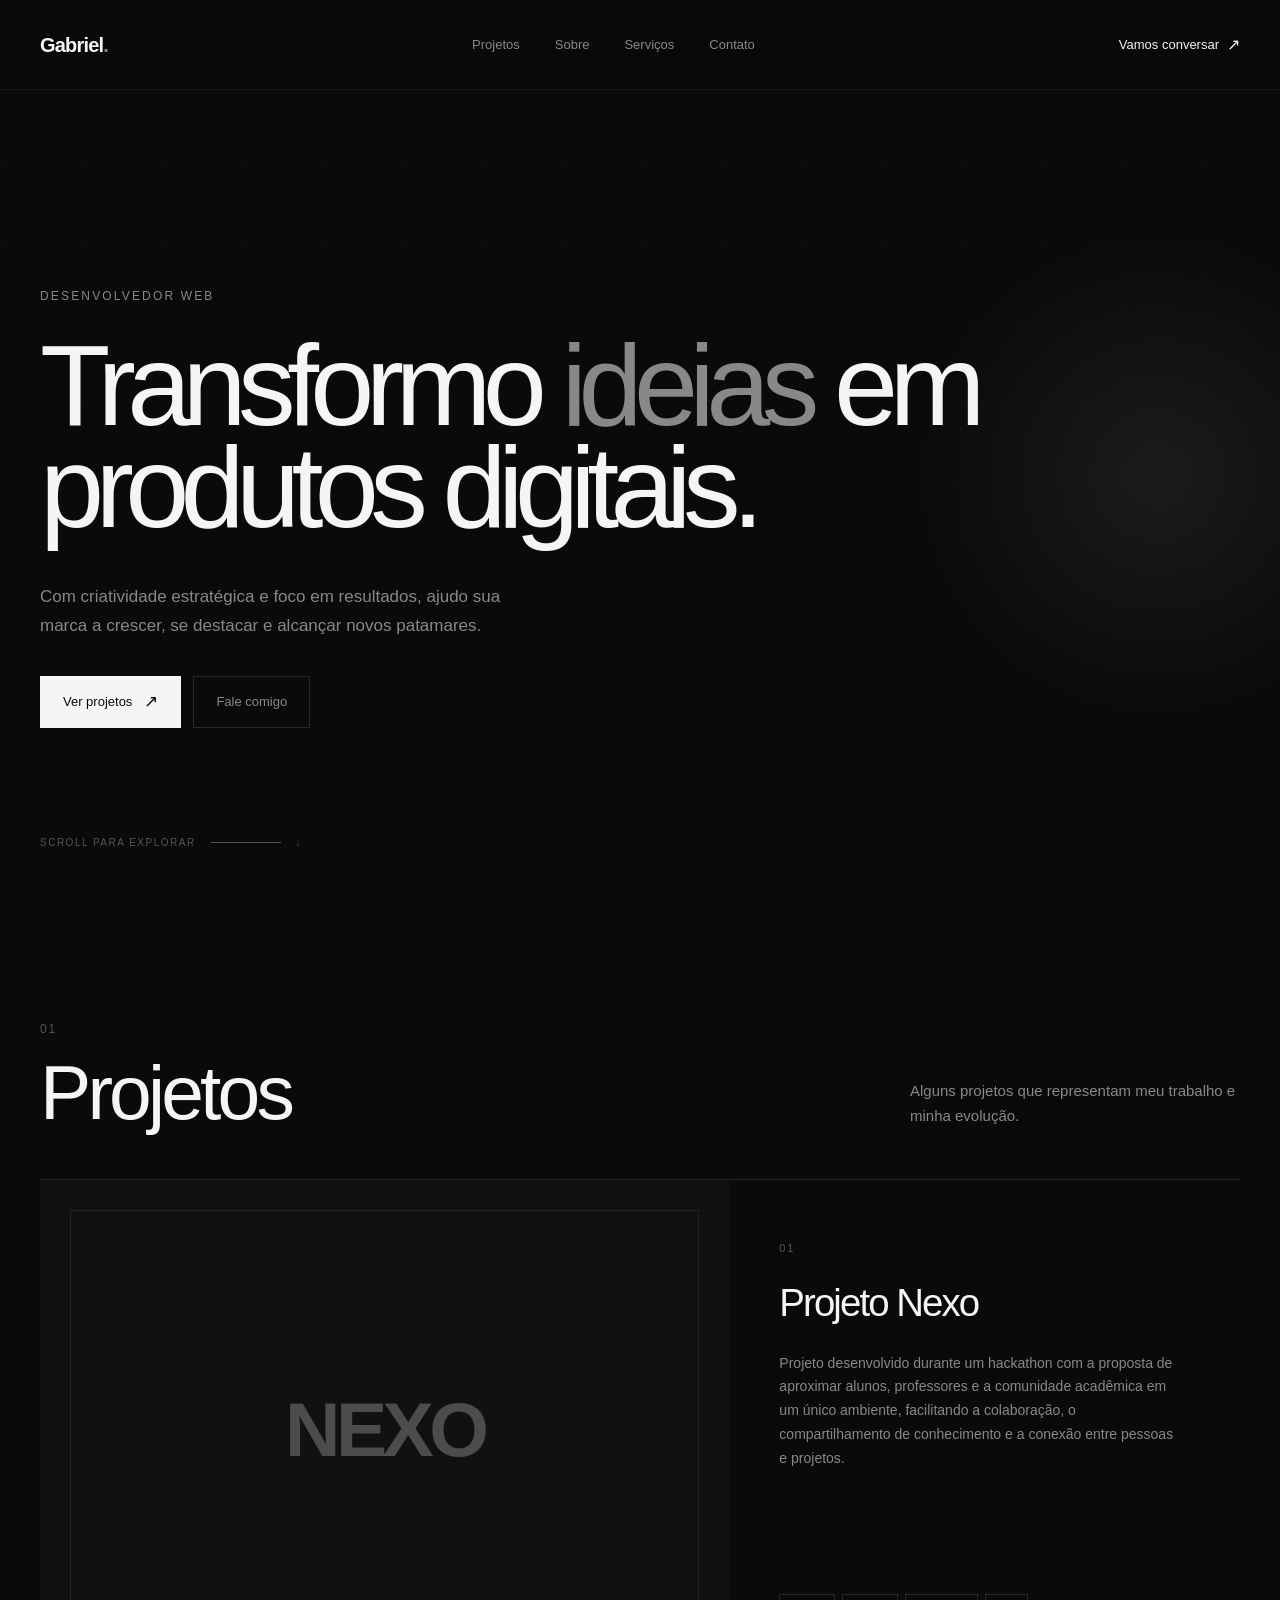
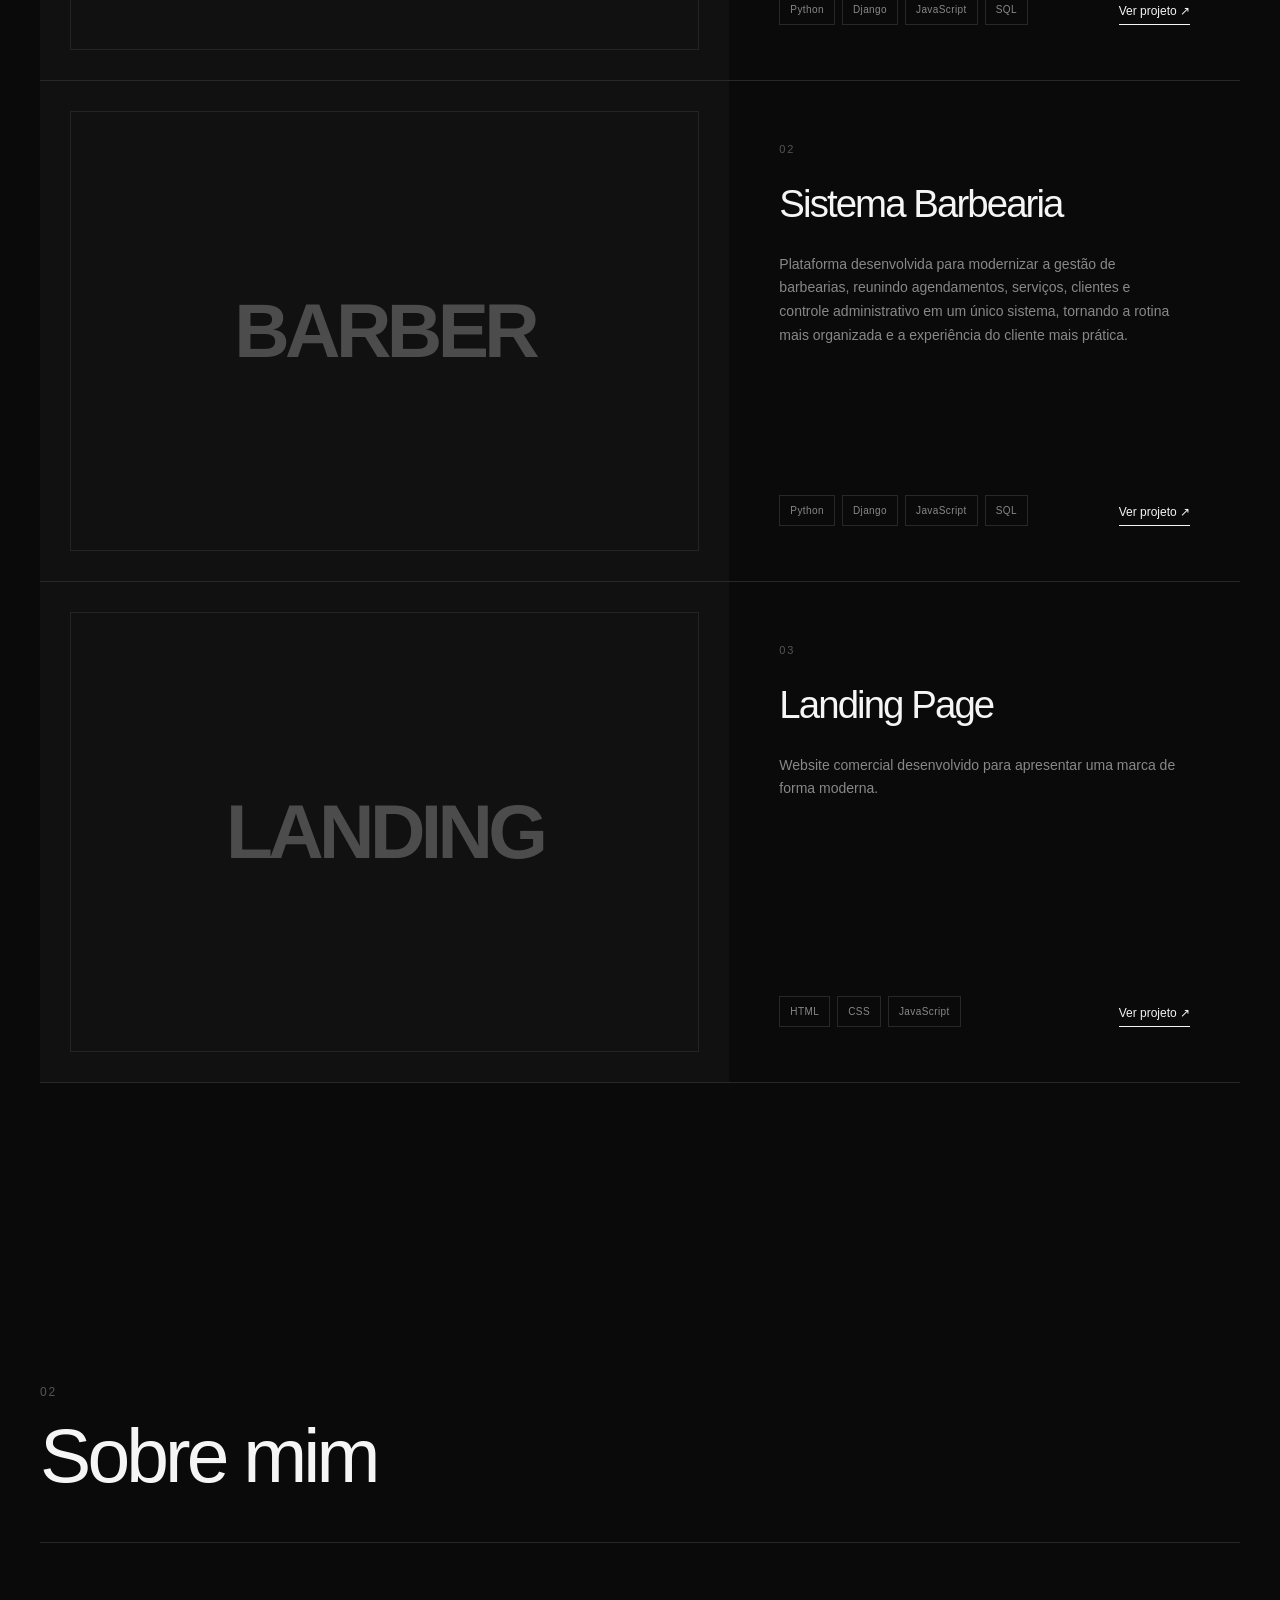
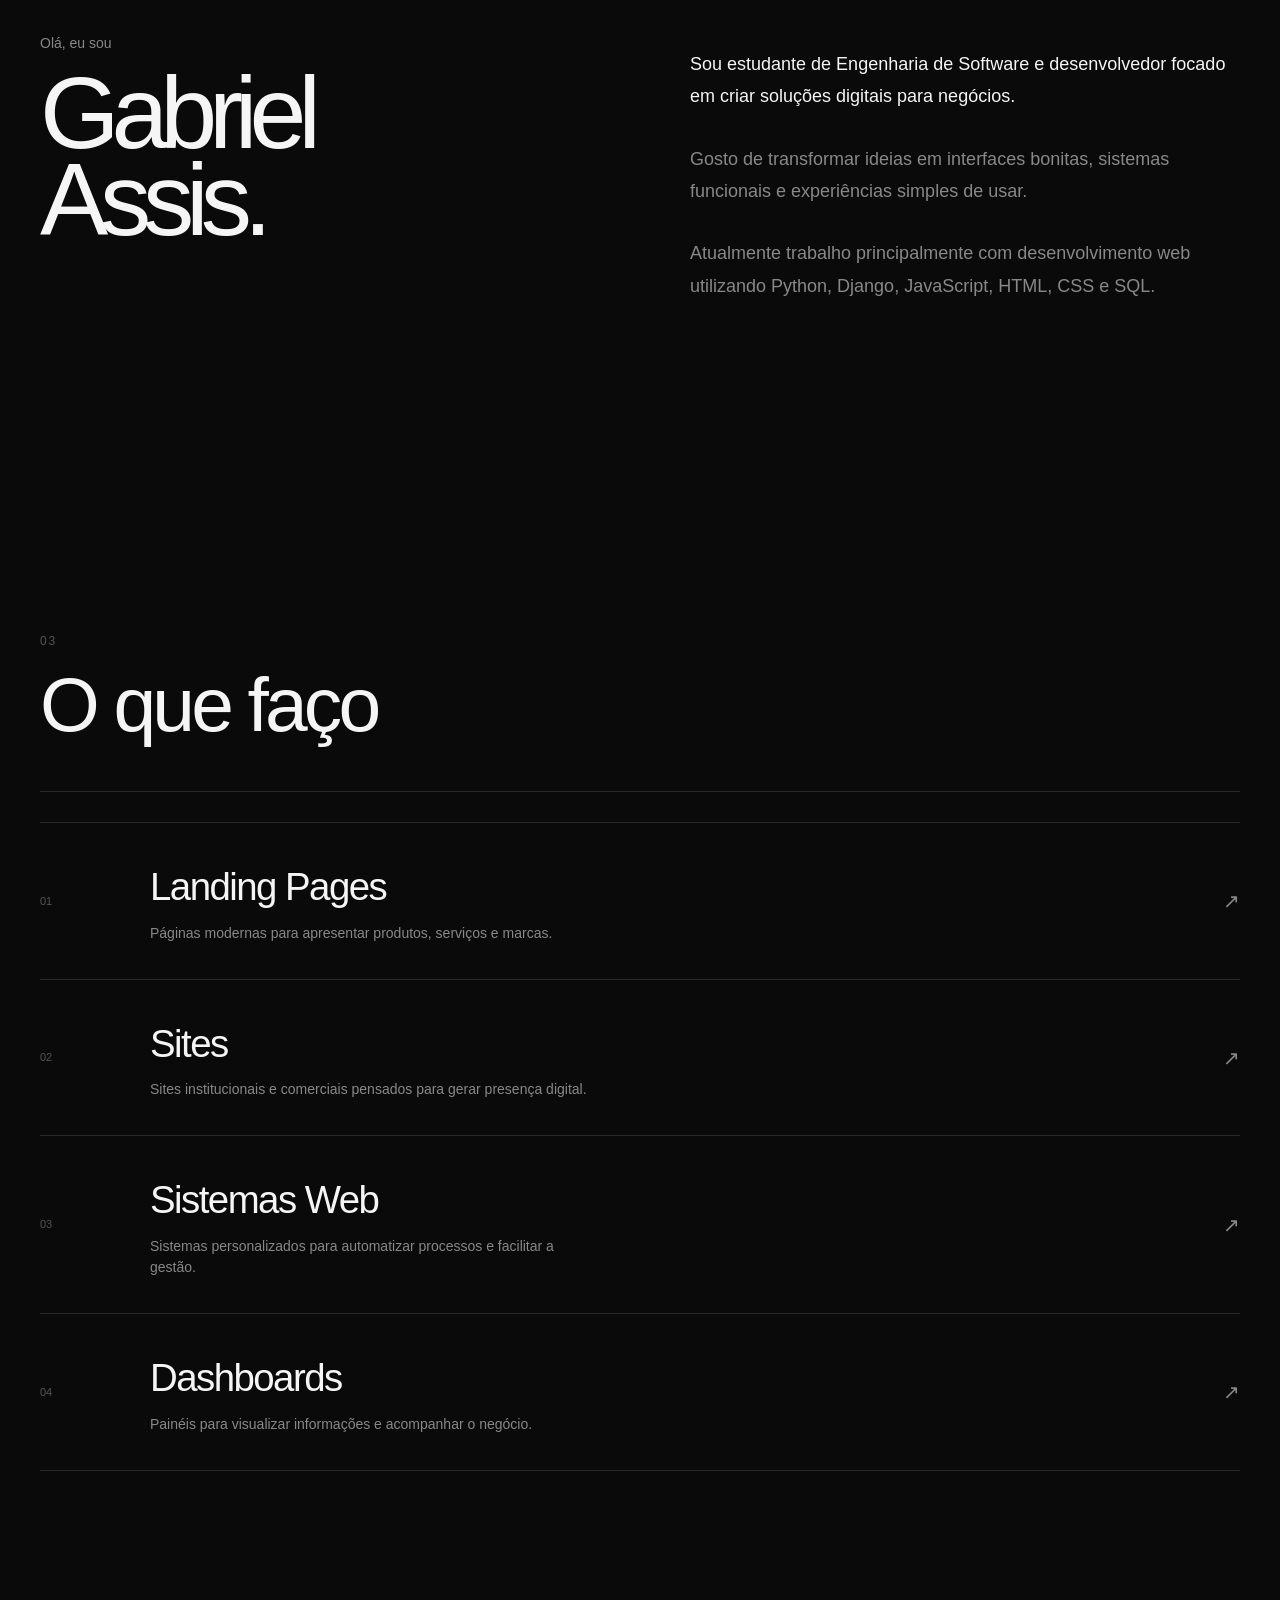
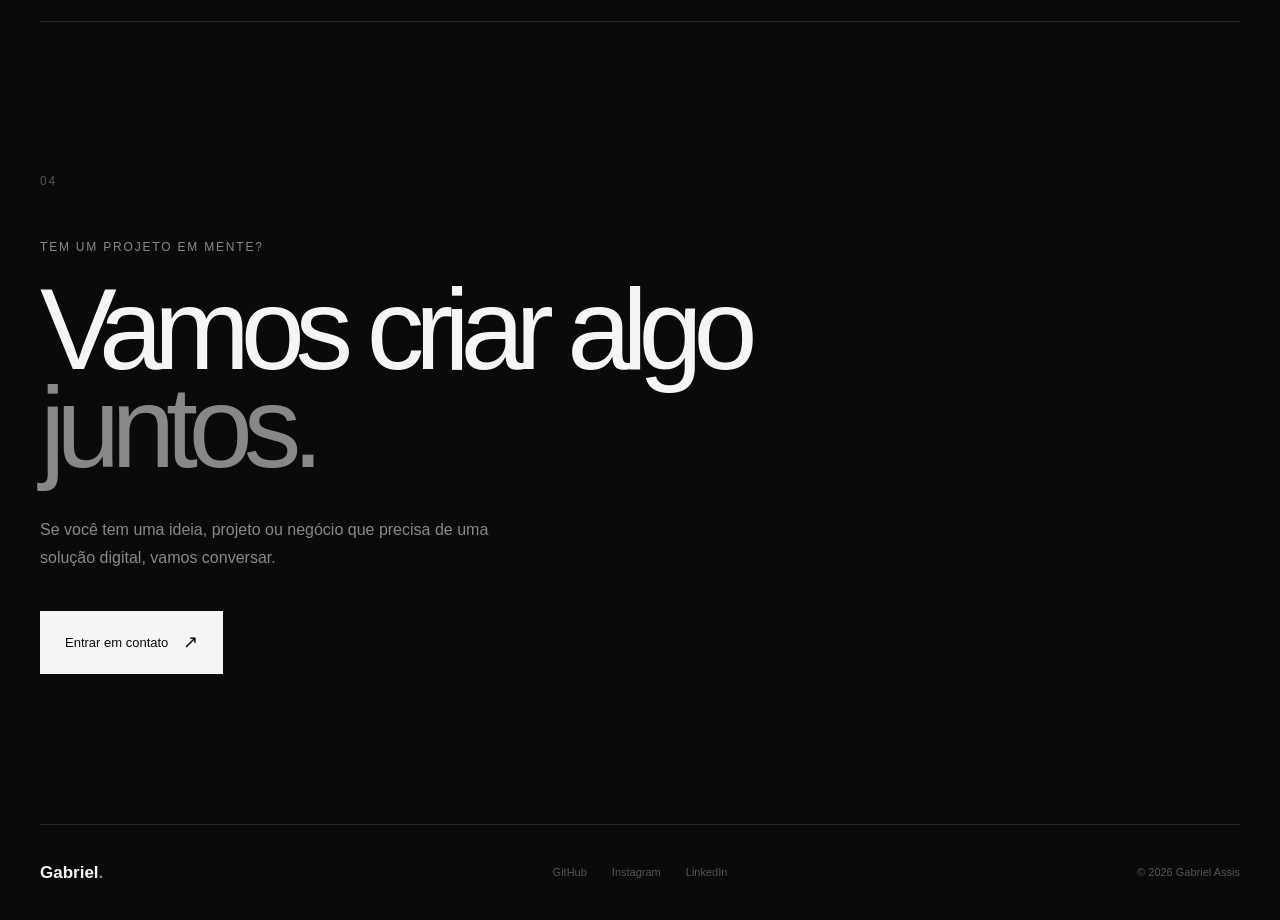
==== index.html @ 153ddfeb "feat: "estrutura, estilo e animações"" ====
<!DOCTYPE html>
<html lang="pt-BR">
<head>
    <meta charset="UTF-8">
    <meta name="viewport" content="width=device-width, initial-scale=1.0">
    <title>Gabriel Assis — Desenvolvedor Web</title>
    <meta
        name="description"
        content="Gabriel Assis — Desenvolvedor web especializado em sites, sistemas e produtos digitais."
    >
    <link rel="stylesheet" href="public/styles/style.css">

</head>

<body>

    <!-- ================= HEADER ================= -->

    <header class="header">

        <a href="#" class="logo">
            Gabriel<span>.</span>
        </a>

        <nav class="nav">
            <a href="#projetos">Projetos</a>
            <a href="#sobre">Sobre</a>
            <a href="#servicos">Serviços</a>
            <a href="#contato">Contato</a>
        </nav>

        <a href="#contato" class="header-contact">
            Vamos conversar
            <span>↗</span>
        </a>

    </header>


    <main>

        <!-- ================= HERO ================= -->

        <section class="hero">

            <div class="hero-content">

                <p class="hero-label">
                    DESENVOLVEDOR WEB
                </p>

                <h1>
                    Transformo
                    <span>ideias</span> em
                    produtos digitais.
                </h1>

                <p class="hero-description">
                    Com criatividade estratégica e foco em resultados, ajudo sua marca a crescer, se destacar e alcançar novos patamares.
                </p>

                <div class="hero-buttons">

                    <a href="#projetos" class="button button-primary">
                        Ver projetos
                        <span>↗</span>
                    </a>

                    <a href="#contato" class="button button-secondary">
                        Fale comigo
                    </a>

                </div>

            </div>


            <div class="hero-bottom">

                <span>SCROLL PARA EXPLORAR</span>

                <span class="scroll-line"></span>

                <span>↓</span>

            </div>

        </section>


        <!-- ================= PROJETOS ================= -->

        <section class="projects section" id="projetos">

            <div class="section-header">

                <div>

                    <span class="section-number">
                        01
                    </span>

                    <h2>
                        Projetos
                    </h2>

                </div>

                <p>
                    Alguns projetos que representam
                    meu trabalho e minha evolução.
                </p>

            </div>


            <div class="projects-list">

                <!-- PROJETO 01 -->

                <article class="project">

                    <div class="project-image">

                        <div class="project-placeholder">
                            NEXO
                        </div>

                    </div>

                    <div class="project-info">

                        <div>

                            <span class="project-number">
                                01
                            </span>

                            <h3>
                                Projeto Nexo
                            </h3>

                            <p>
                                Projeto desenvolvido durante um hackathon com a proposta de aproximar alunos, professores e a comunidade acadêmica em um único ambiente, facilitando a colaboração, 
                                o compartilhamento de conhecimento e a conexão entre pessoas e projetos.
                            </p>

                        </div>

                        <div class="project-footer">

                            <div class="tags">
                                <span>Python</span>
                                <span>Django</span>
                                <span>JavaScript</span>
                                <span>SQL</span>

                            </div>

                            <a href="#" class="project-link">
                                Ver projeto ↗
                            </a>

                        </div>

                    </div>

                </article>


                <!-- PROJETO 02 -->

                <article class="project">

                    <div class="project-image">

                        <div class="project-placeholder">
                            BARBER
                        </div>

                    </div>

                    <div class="project-info">

                        <div>

                            <span class="project-number">
                                02
                            </span>

                            <h3>
                                Sistema Barbearia
                            </h3>

                            <p>
                                Plataforma desenvolvida para modernizar a gestão de barbearias, 
                                reunindo agendamentos, serviços, clientes e controle administrativo em um único sistema, 
                                tornando a rotina mais organizada e a experiência do cliente mais prática.
                            </p>

                        </div>

                        <div class="project-footer">

                            <div class="tags">

                                <span>Python</span>
                                <span>Django</span>
                                <span>JavaScript</span>
                                <span>SQL</span>

                            </div>

                            <a href="#" class="project-link">
                                Ver projeto ↗
                            </a>

                        </div>

                    </div>

                </article>


                <!-- PROJETO 03 -->

                <article class="project">

                    <div class="project-image">

                        <div class="project-placeholder">
                            LANDING
                        </div>

                    </div>

                    <div class="project-info">

                        <div>

                            <span class="project-number">
                                03
                            </span>

                            <h3>
                                Landing Page
                            </h3>

                            <p>
                                Website comercial desenvolvido para
                                apresentar uma marca de forma moderna.
                            </p>

                        </div>

                        <div class="project-footer">

                            <div class="tags">

                                <span>HTML</span>
                                <span>CSS</span>
                                <span>JavaScript</span>

                            </div>

                            <a href="#" class="project-link">
                                Ver projeto ↗
                            </a>

                        </div>

                    </div>

                </article>

            </div>

        </section>


        <!-- ================= SOBRE ================= -->

        <section class="about section" id="sobre">

            <div class="section-header">

                <div>

                    <span class="section-number">
                        02
                    </span>

                    <h2>
                        Sobre mim
                    </h2>

                </div>

            </div>


            <div class="about-content">

                <div class="about-title">

                    <p>
                        Olá, eu sou
                    </p>

                    <h2>
                        Gabriel<br>
                        Assis.
                    </h2>

                </div>


                <div class="about-text">

                    <p>
                        Sou estudante de Engenharia de Software
                        e desenvolvedor focado em criar soluções
                        digitais para negócios.
                    </p>

                    <p>
                        Gosto de transformar ideias em interfaces
                        bonitas, sistemas funcionais e experiências
                        simples de usar.
                    </p>

                    <p>
                        Atualmente trabalho principalmente com
                        desenvolvimento web utilizando Python,
                        Django, JavaScript, HTML, CSS e SQL.
                    </p>

                </div>

            </div>

        </section>


        <!-- ================= SERVIÇOS ================= -->

        <section class="services section" id="servicos">

            <div class="section-header">

                <div>

                    <span class="section-number">
                        03
                    </span>

                    <h2>
                        O que faço
                    </h2>

                </div>

            </div>


            <div class="services-list">

                <!-- SERVIÇO 01 -->

                <div class="service">

                    <span>
                        01
                    </span>

                    <div>

                        <h3>
                            Landing Pages
                        </h3>

                        <p>
                            Páginas modernas para apresentar
                            produtos, serviços e marcas.
                        </p>

                    </div>

                    <span class="service-arrow">
                        ↗
                    </span>

                </div>


                <!-- SERVIÇO 02 -->

                <div class="service">

                    <span>
                        02
                    </span>

                    <div>

                        <h3>
                            Sites
                        </h3>

                        <p>
                            Sites institucionais e comerciais
                            pensados para gerar presença digital.
                        </p>

                    </div>

                    <span class="service-arrow">
                        ↗
                    </span>

                </div>


                <!-- SERVIÇO 03 -->

                <div class="service">

                    <span>
                        03
                    </span>

                    <div>

                        <h3>
                            Sistemas Web
                        </h3>

                        <p>
                            Sistemas personalizados para
                            automatizar processos e facilitar a gestão.
                        </p>

                    </div>

                    <span class="service-arrow">
                        ↗
                    </span>

                </div>


                <!-- SERVIÇO 04 -->

                <div class="service">

                    <span>
                        04
                    </span>

                    <div>

                        <h3>
                            Dashboards
                        </h3>

                        <p>
                            Painéis para visualizar informações
                            e acompanhar o negócio.
                        </p>

                    </div>

                    <span class="service-arrow">
                        ↗
                    </span>

                </div>

            </div>

        </section>


        <!-- ================= CONTATO ================= -->

        <section class="contact section" id="contato">

            <span class="section-number">
                04
            </span>

            <p class="contact-label">
                TEM UM PROJETO EM MENTE?
            </p>

            <h2>
                Vamos criar algo
                <span>juntos.</span>
            </h2>

            <p class="contact-description">
                Se você tem uma ideia, projeto ou negócio
                que precisa de uma solução digital, vamos conversar.
            </p>

            <a
                href="mailto:seuemail@email.com"
                class="contact-button"
            >
                Entrar em contato
                <span>↗</span>
            </a>

        </section>

    </main>


    <!-- ================= FOOTER ================= -->

    <footer class="footer">

        <div class="footer-logo">
            Gabriel<span>.</span>
        </div>

        <div class="footer-links">

            <a href="#">
                GitHub
            </a>

            <a href="#">
                Instagram
            </a>

            <a href="#">
                LinkedIn
            </a>

        </div>

        <p>
            © 2026 Gabriel Assis
        </p>

    </footer>


    <script src="scripts/main.js"></script>

</body>

</html>
---- public/styles/style.css ----
/* =========================================================
   RESET
========================================================= */

* {
    margin: 0;
    padding: 0;
    box-sizing: border-box;
}

html {
    scroll-behavior: smooth;
}

body {
    background: #0a0a0a;
    color: #f5f5f5;
    font-family: "Inter", "Helvetica Neue", Arial, sans-serif;
    line-height: 1.5;
    overflow-x: hidden;
}

a {
    color: inherit;
    text-decoration: none;
}

button,
a {
    -webkit-tap-highlight-color: transparent;
}


/* =========================================================
   VARIABLES
========================================================= */

:root {
    --background: #0a0a0a;
    --surface: #111111;
    --surface-light: #181818;

    --text: #f5f5f5;
    --text-secondary: #888888;
    --text-muted: #555555;

    --border: rgba(255, 255, 255, 0.12);

    --accent: #ffffff;

    --container: 1400px;

    --section-padding: 150px;
}


/* =========================================================
   GLOBAL
========================================================= */

body::selection {
    background: #f5f5f5;
    color: #0a0a0a;
}

.section {
    width: min(var(--container), calc(100% - 80px));
    margin: 0 auto;
    padding: var(--section-padding) 0;
}

.section-number {
    display: block;

    color: var(--text-muted);
    font-size: 12px;
    font-weight: 500;
    letter-spacing: 0.15em;

    margin-bottom: 18px;
}

.section-header {
    display: flex;
    justify-content: space-between;
    align-items: flex-end;

    padding-bottom: 50px;

    border-bottom: 1px solid var(--border);
}

.section-header h2 {
    font-size: clamp(48px, 6vw, 90px);
    font-weight: 500;
    letter-spacing: -0.05em;
    line-height: 0.95;
}

.section-header > p {
    max-width: 330px;

    color: var(--text-secondary);

    font-size: 15px;
    line-height: 1.7;
}


/* =========================================================
   HEADER
========================================================= */

.header {
    position: fixed;

    top: 0;
    left: 0;

    width: 100%;

    height: 90px;

    padding: 0 40px;

    display: flex;
    align-items: center;
    justify-content: space-between;

    z-index: 1000;

    background: rgba(10, 10, 10, 0.75);

    backdrop-filter: blur(16px);
    -webkit-backdrop-filter: blur(16px);

    border-bottom: 1px solid rgba(255, 255, 255, 0.06);
}

.logo {
    font-size: 20px;
    font-weight: 600;
    letter-spacing: -0.04em;
}

.logo span {
    color: var(--text-secondary);
}

.nav {
    display: flex;
    gap: 35px;
}

.nav a {
    position: relative;

    color: var(--text-secondary);

    font-size: 13px;
    font-weight: 500;

    transition: color 0.3s ease;
}

.nav a::after {
    content: "";

    position: absolute;

    left: 0;
    bottom: -5px;

    width: 0;
    height: 1px;

    background: var(--text);

    transition: width 0.3s ease;
}

.nav a:hover {
    color: var(--text);
}

.nav a:hover::after {
    width: 100%;
}

.header-contact {
    display: flex;
    align-items: center;
    gap: 8px;

    font-size: 13px;
    font-weight: 500;

    transition: opacity 0.3s ease;
}

.header-contact span {
    font-size: 16px;

    transition: transform 0.3s ease;
}

.header-contact:hover {
    opacity: 0.6;
}

.header-contact:hover span {
    transform: translate(3px, -3px);
}


/* =========================================================
   HERO
========================================================= */

.hero {
    position: relative;

    min-height: 100vh;

    padding: 180px 40px 50px;

    display: flex;
    flex-direction: column;
    justify-content: space-between;

    overflow: hidden;
}


/* subtle background */

.hero::before {
    content: "";

    position: absolute;

    top: 25%;
    right: -10%;

    width: 500px;
    height: 500px;

    background: radial-gradient(
        circle,
        rgba(255, 255, 255, 0.07) 0%,
        rgba(255, 255, 255, 0) 70%
    );

    pointer-events: none;
}


/* grid */

.hero::after {
    content: "";

    position: absolute;

    inset: 0;

    background-image:
        linear-gradient(
            rgba(255, 255, 255, 0.025) 1px,
            transparent 1px
        ),
        linear-gradient(
            90deg,
            rgba(255, 255, 255, 0.025) 1px,
            transparent 1px
        );

    background-size: 80px 80px;

    mask-image: linear-gradient(
        to bottom,
        black,
        transparent 85%
    );

    pointer-events: none;
}

.hero-content {
    position: relative;
    z-index: 1;

    max-width: 1200px;

    margin-top: auto;
    margin-bottom: auto;
}

.hero-label {
    margin-bottom: 30px;

    color: var(--text-secondary);

    font-size: 12px;
    font-weight: 500;

    letter-spacing: 0.18em;
}

.hero h1 {
    max-width: 1100px;

    font-size: clamp(58px, 9vw, 145px);
    font-weight: 500;

    letter-spacing: -0.075em;
    line-height: 0.88;
}

.hero h1 span {
    color: var(--text-secondary);
}

.hero-description {
    max-width: 500px;

    margin-top: 45px;

    color: var(--text-secondary);

    font-size: 17px;
    line-height: 1.7;
}

.hero-buttons {
    display: flex;
    gap: 12px;

    margin-top: 35px;
}

.button {
    min-height: 52px;

    padding: 0 22px;

    display: inline-flex;
    align-items: center;
    justify-content: center;
    gap: 12px;

    font-size: 13px;
    font-weight: 500;

    border: 1px solid var(--border);

    transition:
        background 0.3s ease,
        color 0.3s ease,
        transform 0.3s ease;
}

.button-primary {
    background: var(--text);
    color: var(--background);

    border-color: var(--text);
}

.button-primary:hover {
    transform: translateY(-3px);
}

.button-primary span {
    font-size: 17px;

    transition: transform 0.3s ease;
}

.button-primary:hover span {
    transform: translate(3px, -3px);
}

.button-secondary {
    color: var(--text-secondary);
}

.button-secondary:hover {
    color: var(--text);
    border-color: rgba(255, 255, 255, 0.3);
}

.hero-bottom {
    position: relative;
    z-index: 1;

    display: flex;
    align-items: center;
    gap: 15px;

    color: var(--text-muted);

    font-size: 10px;
    letter-spacing: 0.15em;
}

.scroll-line {
    width: 70px;
    height: 1px;

    background: var(--text-muted);
}


/* =========================================================
   PROJECTS
========================================================= */

.projects {
    padding-top: 120px;
}

.projects-list {
    display: flex;
    flex-direction: column;
}

.project {
    display: grid;
    grid-template-columns: 1.35fr 1fr;

    min-height: 500px;

    border-bottom: 1px solid var(--border);

    transition: background 0.4s ease;
}

.project:first-child {
    border-top: none;
}

.project-image {
    min-height: 500px;

    padding: 30px;

    display: flex;
    align-items: center;
    justify-content: center;

    background: #111111;

    overflow: hidden;
}

.project-placeholder {
    width: 100%;
    height: 100%;

    display: flex;
    align-items: center;
    justify-content: center;

    border: 1px solid rgba(255, 255, 255, 0.08);

    color: rgba(255, 255, 255, 0.25);

    font-size: clamp(40px, 6vw, 100px);
    font-weight: 600;

    letter-spacing: -0.06em;

    transition:
        transform 0.6s cubic-bezier(0.16, 1, 0.3, 1),
        color 0.4s ease;
}

.project:hover .project-placeholder {
    transform: scale(1.03);
    color: rgba(255, 255, 255, 0.7);
}

.project-info {
    padding: 55px 50px;

    display: flex;
    flex-direction: column;
    justify-content: space-between;
}

.project-number {
    color: var(--text-muted);

    font-size: 11px;
    letter-spacing: 0.15em;
}

.project-info h3 {
    margin-top: 15px;

    font-size: clamp(28px, 3vw, 48px);
    font-weight: 500;

    letter-spacing: -0.05em;
}

.project-info > div:first-child p {
    max-width: 400px;

    margin-top: 20px;

    color: var(--text-secondary);

    font-size: 14px;
    line-height: 1.7;
}

.project-footer {
    display: flex;
    align-items: flex-end;
    justify-content: space-between;

    gap: 30px;
}

.tags {
    display: flex;
    flex-wrap: wrap;
    gap: 7px;
}

.tags span {
    padding: 7px 10px;

    border: 1px solid var(--border);

    color: var(--text-secondary);

    font-size: 10px;
    letter-spacing: 0.04em;
}

.project-link {
    white-space: nowrap;

    font-size: 12px;

    border-bottom: 1px solid var(--text);

    padding-bottom: 4px;

    transition: opacity 0.3s ease;
}

.project-link:hover {
    opacity: 0.5;
}


/* =========================================================
   ABOUT
========================================================= */

.about-content {
    display: grid;
    grid-template-columns: 1fr 1fr;

    gap: 100px;

    padding-top: 90px;
}

.about-title p {
    color: var(--text-secondary);

    font-size: 14px;
}

.about-title h2 {
    margin-top: 15px;

    font-size: clamp(60px, 8vw, 120px);
    font-weight: 500;

    letter-spacing: -0.08em;
    line-height: 0.85;
}

.about-text {
    max-width: 550px;

    padding-top: 15px;
}

.about-text p {
    margin-bottom: 30px;

    color: var(--text-secondary);

    font-size: 18px;
    line-height: 1.8;
}

.about-text p:first-child {
    color: var(--text);
}


/* =========================================================
   SERVICES
========================================================= */

.services-list {
    margin-top: 30px;
}

.service {
    display: grid;
    grid-template-columns: 80px 1fr 50px;
    align-items: center;

    gap: 30px;

    padding: 35px 0;

    border-bottom: 1px solid var(--border);

    transition: padding 0.4s ease;
}

.service:first-child {
    border-top: 1px solid var(--border);
}

.service > span:first-child {
    color: var(--text-muted);

    font-size: 11px;
}

.service h3 {
    font-size: clamp(24px, 3vw, 40px);
    font-weight: 500;

    letter-spacing: -0.04em;
}

.service p {
    max-width: 450px;

    margin-top: 7px;

    color: var(--text-secondary);

    font-size: 14px;
}

.service-arrow {
    color: var(--text-secondary);

    font-size: 20px;

    text-align: right;

    transition:
        transform 0.4s ease,
        color 0.4s ease;
}

.service:hover {
    padding-left: 15px;
    padding-right: 15px;
}

.service:hover .service-arrow {
    color: var(--text);
    transform: translate(5px, -5px);
}


/* =========================================================
   CONTACT
========================================================= */

.contact {
    min-height: 80vh;

    display: flex;
    flex-direction: column;
    justify-content: center;
    align-items: flex-start;

    border-top: 1px solid var(--border);
}

.contact-label {
    margin-top: 30px;

    color: var(--text-secondary);

    font-size: 12px;
    letter-spacing: 0.15em;
}

.contact h2 {
    max-width: 1000px;

    margin-top: 25px;

    font-size: clamp(60px, 9vw, 140px);
    font-weight: 500;

    letter-spacing: -0.08em;
    line-height: 0.85;
}

.contact h2 span {
    color: var(--text-secondary);
}

.contact-description {
    max-width: 500px;

    margin-top: 40px;

    color: var(--text-secondary);

    font-size: 16px;
    line-height: 1.7;
}

.contact-button {
    margin-top: 40px;

    padding: 18px 25px;

    display: inline-flex;
    align-items: center;
    gap: 15px;

    background: var(--text);
    color: var(--background);

    font-size: 13px;
    font-weight: 500;

    transition: transform 0.3s ease;
}

.contact-button:hover {
    transform: translateY(-4px);
}

.contact-button span {
    font-size: 18px;
}


/* =========================================================
   FOOTER
========================================================= */

.footer {
    width: min(var(--container), calc(100% - 80px));

    margin: 0 auto;

    padding: 35px 0;

    display: grid;
    grid-template-columns: 1fr auto 1fr;
    align-items: center;

    border-top: 1px solid var(--border);
}

.footer-logo {
    font-size: 17px;
    font-weight: 600;
}

.footer-logo span {
    color: var(--text-secondary);
}

.footer-links {
    display: flex;
    gap: 25px;
}

.footer-links a,
.footer p {
    color: var(--text-muted);

    font-size: 11px;

    transition: color 0.3s ease;
}

.footer-links a:hover {
    color: var(--text);
}

.footer p {
    text-align: right;
}


/* =========================================================
   RESPONSIVE — TABLET
========================================================= */

@media (max-width: 900px) {

    :root {
        --section-padding: 110px;
    }

    .header {
        padding: 0 25px;
    }

    .nav {
        gap: 20px;
    }

    .header-contact {
        display: none;
    }

    .hero {
        padding-left: 25px;
        padding-right: 25px;
    }

    .section {
        width: min(100% - 50px, var(--container));
    }

    .section-header {
        align-items: flex-start;
        flex-direction: column;
        gap: 30px;
    }

    .project {
        grid-template-columns: 1fr;
    }

    .project-image {
        min-height: 450px;
    }

    .project-info {
        min-height: 400px;
    }

    .about-content {
        grid-template-columns: 1fr;

        gap: 60px;
    }

    .about-text {
        max-width: 700px;
    }

    .footer {
        width: calc(100% - 50px);
    }

}


/* =========================================================
   RESPONSIVE — MOBILE
========================================================= */

@media (max-width: 600px) {

    :root {
        --section-padding: 90px;
    }


    /* HEADER */

    .header {
        height: 70px;

        padding: 0 20px;
    }

    .logo {
        font-size: 18px;
    }

    .nav {
        gap: 14px;
    }

    .nav a {
        font-size: 11px;
    }


    /* HERO */

    .hero {
        min-height: 100svh;

        padding: 130px 20px 30px;
    }

    .hero-label {
        margin-bottom: 25px;

        font-size: 10px;
    }

    .hero h1 {
        font-size: clamp(52px, 16vw, 90px);

        line-height: 0.9;
    }

    .hero-description {
        max-width: 330px;

        margin-top: 30px;

        font-size: 14px;
    }

    .hero-buttons {
        width: 100%;

        flex-direction: column;

        margin-top: 30px;
    }

    .button {
        width: 100%;
    }

    .hero-bottom {
        font-size: 8px;
    }

    .scroll-line {
        width: 40px;
    }


    /* SECTIONS */

    .section {
        width: calc(100% - 40px);
    }

    .section-header {
        padding-bottom: 35px;
    }

    .section-header h2 {
        font-size: 52px;
    }

    .section-header > p {
        font-size: 13px;
    }


    /* PROJECTS */

    .project-image {
        min-height: 300px;

        padding: 15px;
    }

    .project-info {
        min-height: 420px;

        padding: 35px 0;
    }

    .project-info h3 {
        font-size: 34px;
    }

    .project-info > div:first-child p {
        font-size: 13px;
    }

    .project-footer {
        align-items: flex-start;

        flex-direction: column;
    }

    .project-link {
        margin-top: 10px;
    }


    /* ABOUT */

    .about-content {
        padding-top: 55px;

        gap: 50px;
    }

    .about-title h2 {
        font-size: 75px;
    }

    .about-text p {
        font-size: 15px;

        line-height: 1.7;
    }


    /* SERVICES */

    .service {
        grid-template-columns: 35px 1fr 25px;

        gap: 12px;

        padding: 25px 0;
    }

    .service:hover {
        padding-left: 0;
        padding-right: 0;
    }

    .service h3 {
        font-size: 24px;
    }

    .service p {
        font-size: 12px;

        line-height: 1.6;
    }

    .service-arrow {
        font-size: 17px;
    }


    /* CONTACT */

    .contact {
        min-height: 70vh;
    }

    .contact h2 {
        font-size: clamp(55px, 15vw, 85px);
    }

    .contact-description {
        font-size: 14px;
    }


    /* FOOTER */

    .footer {
        width: calc(100% - 40px);

        grid-template-columns: 1fr;

        gap: 25px;
    }

    .footer-links {
        order: 2;
    }

    .footer p {
        order: 3;

        text-align: left;
    }

}


/* =========================================================
   ACCESSIBILITY
========================================================= */

@media (prefers-reduced-motion: reduce) {

    html {
        scroll-behavior: auto;
    }

    *,
    *::before,
    *::after {
        transition-duration: 0.01ms !important;
        animation-duration: 0.01ms !important;
    }

}
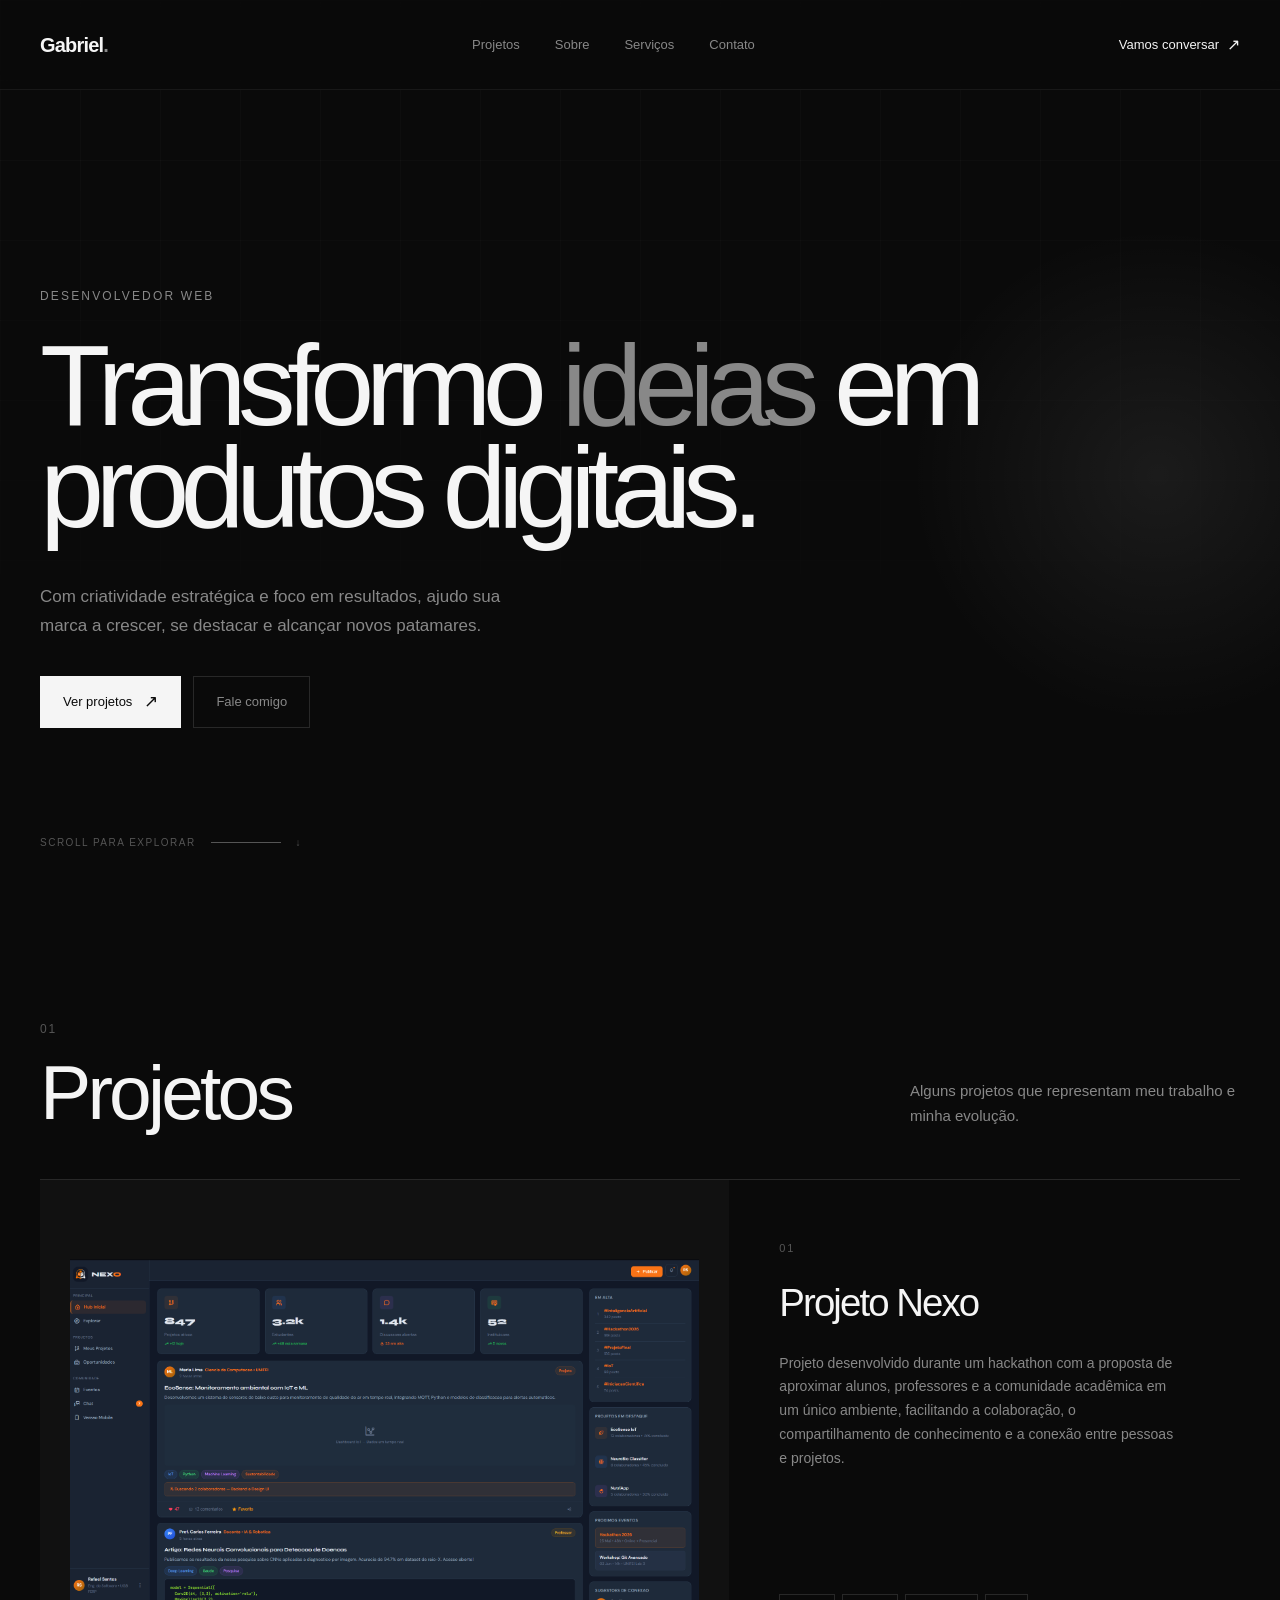
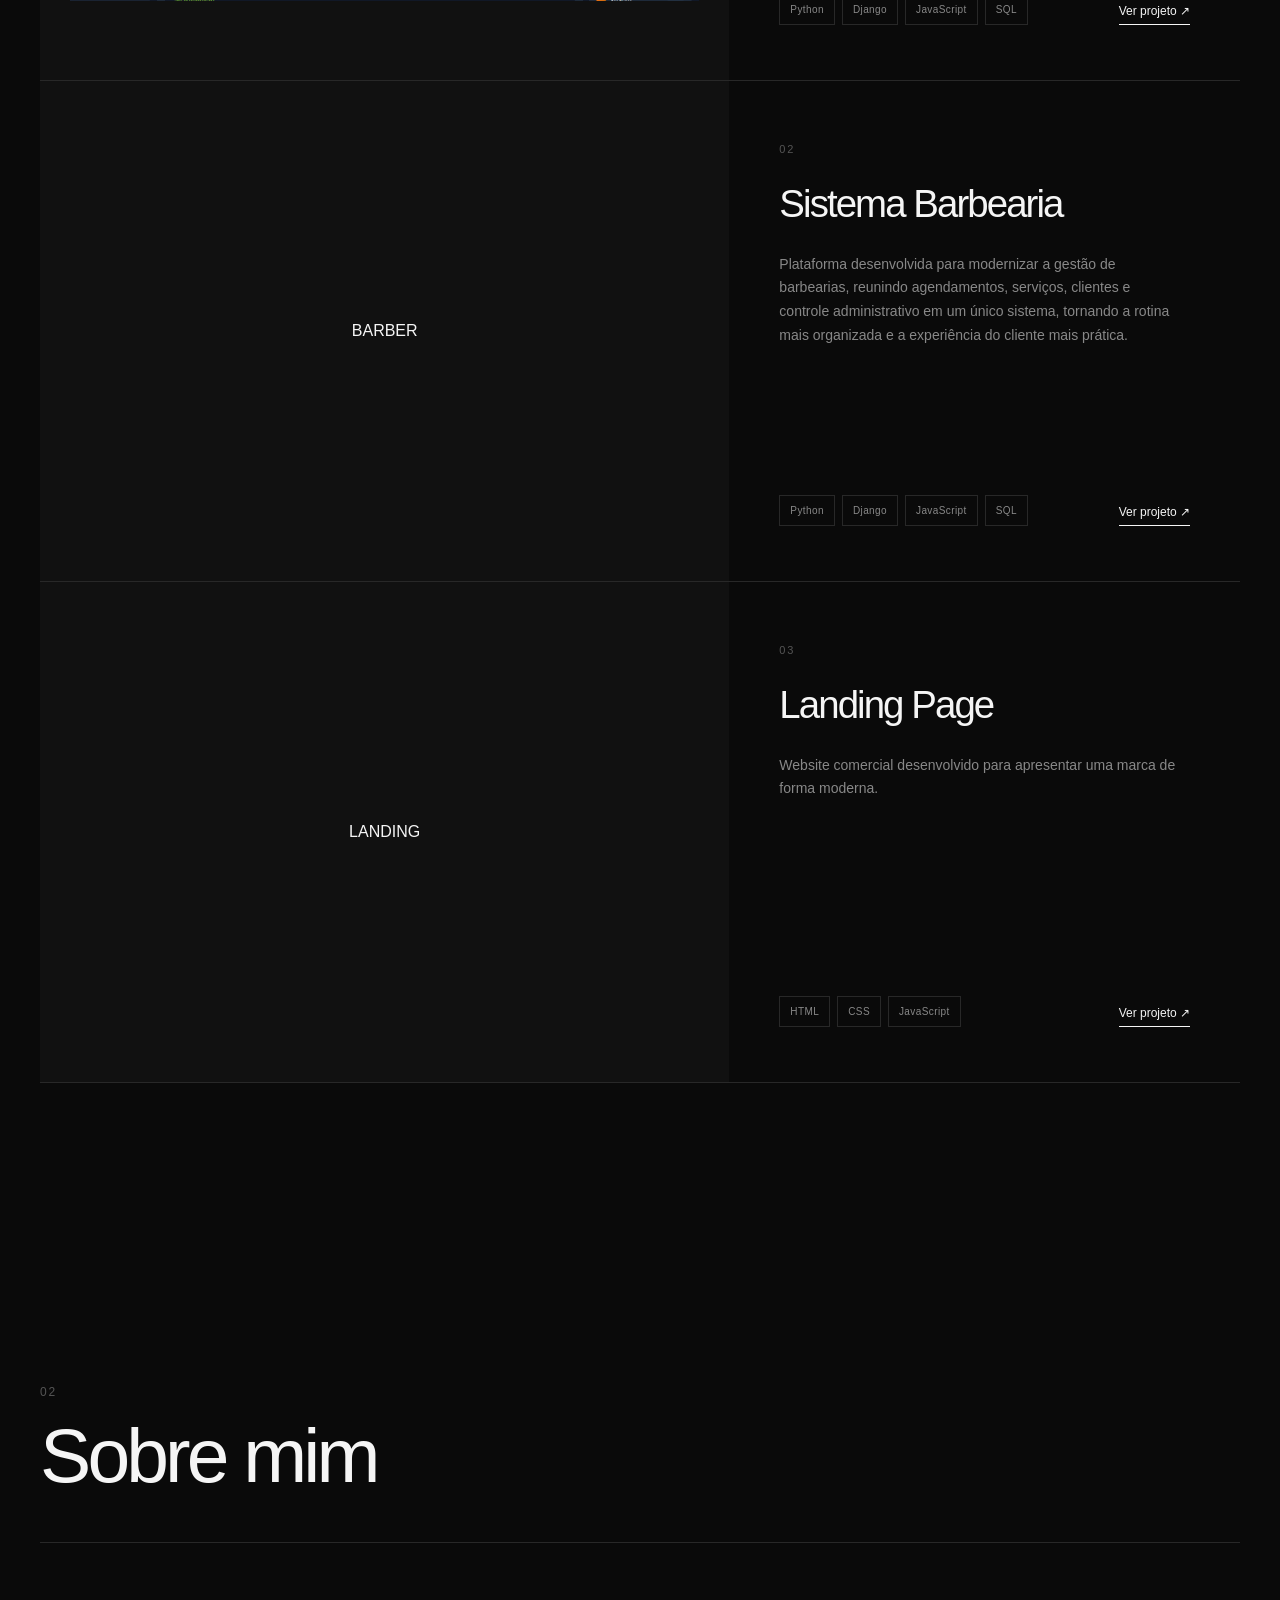
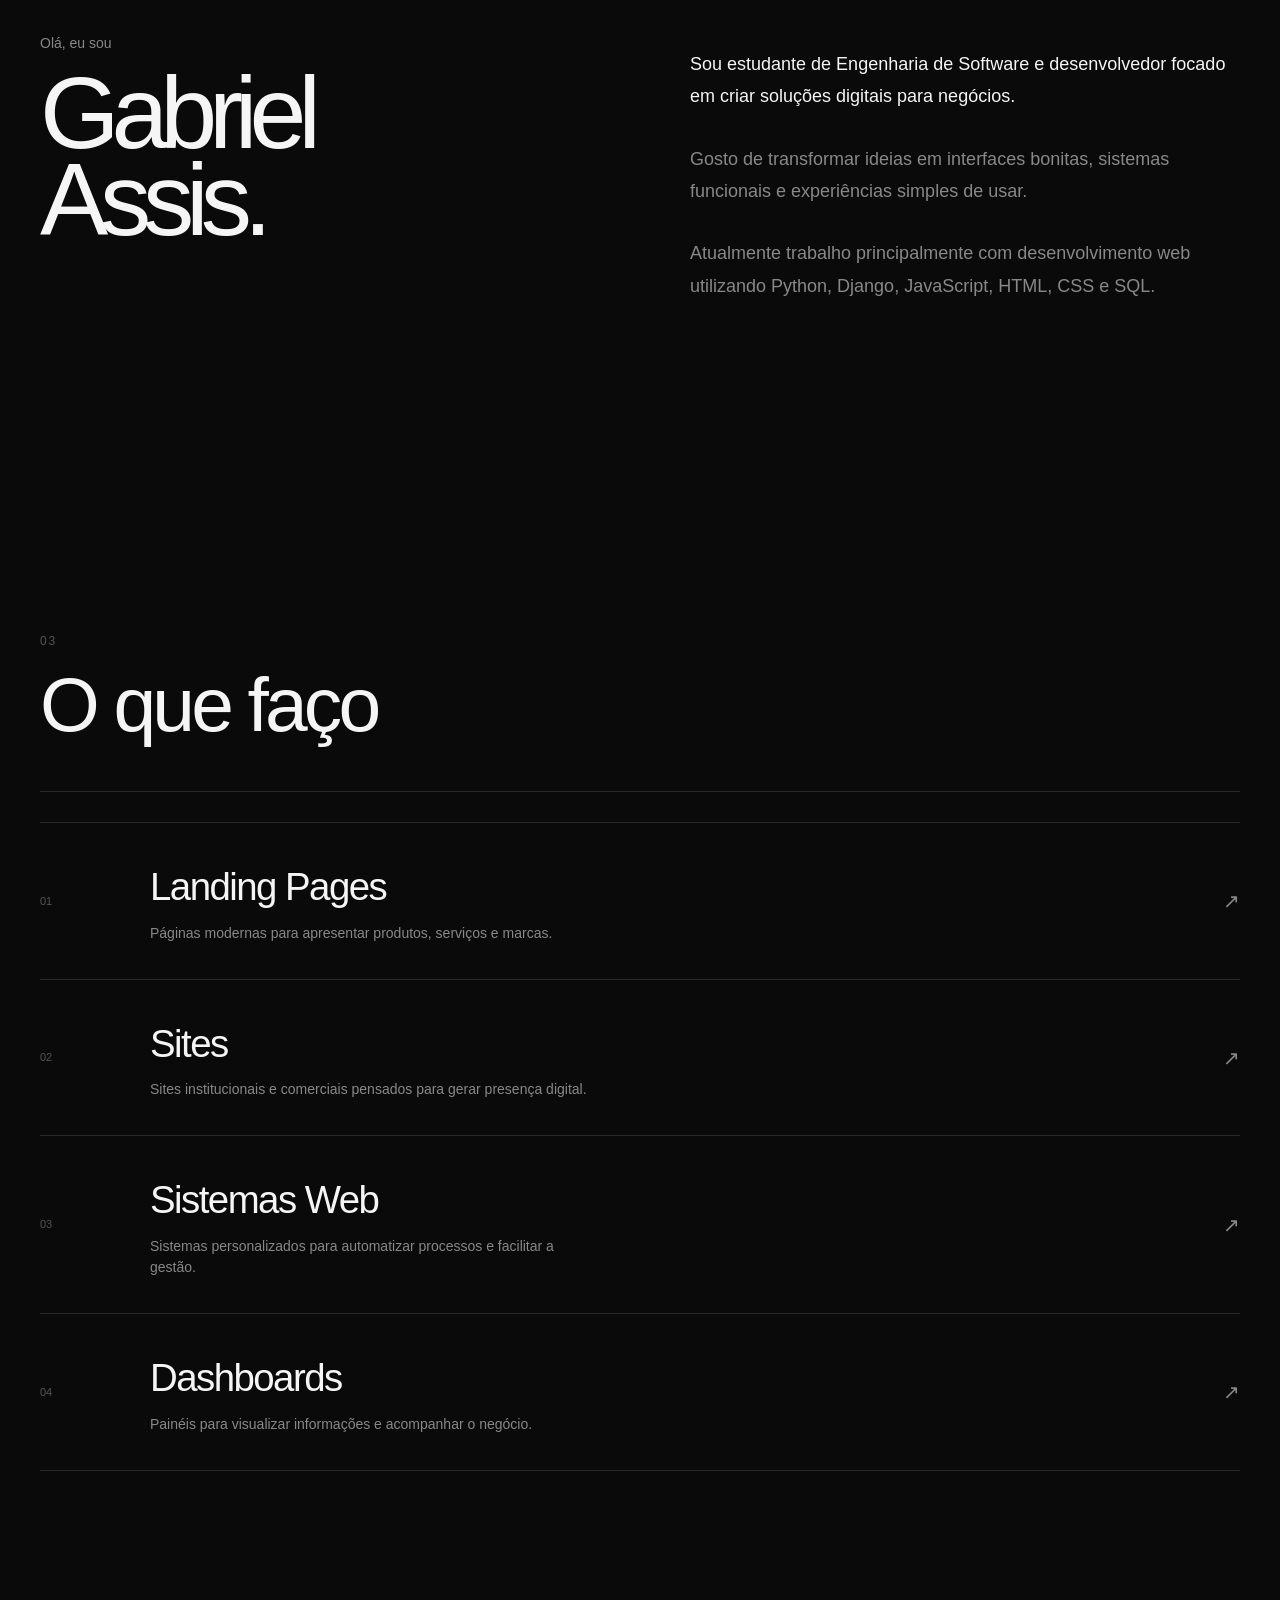
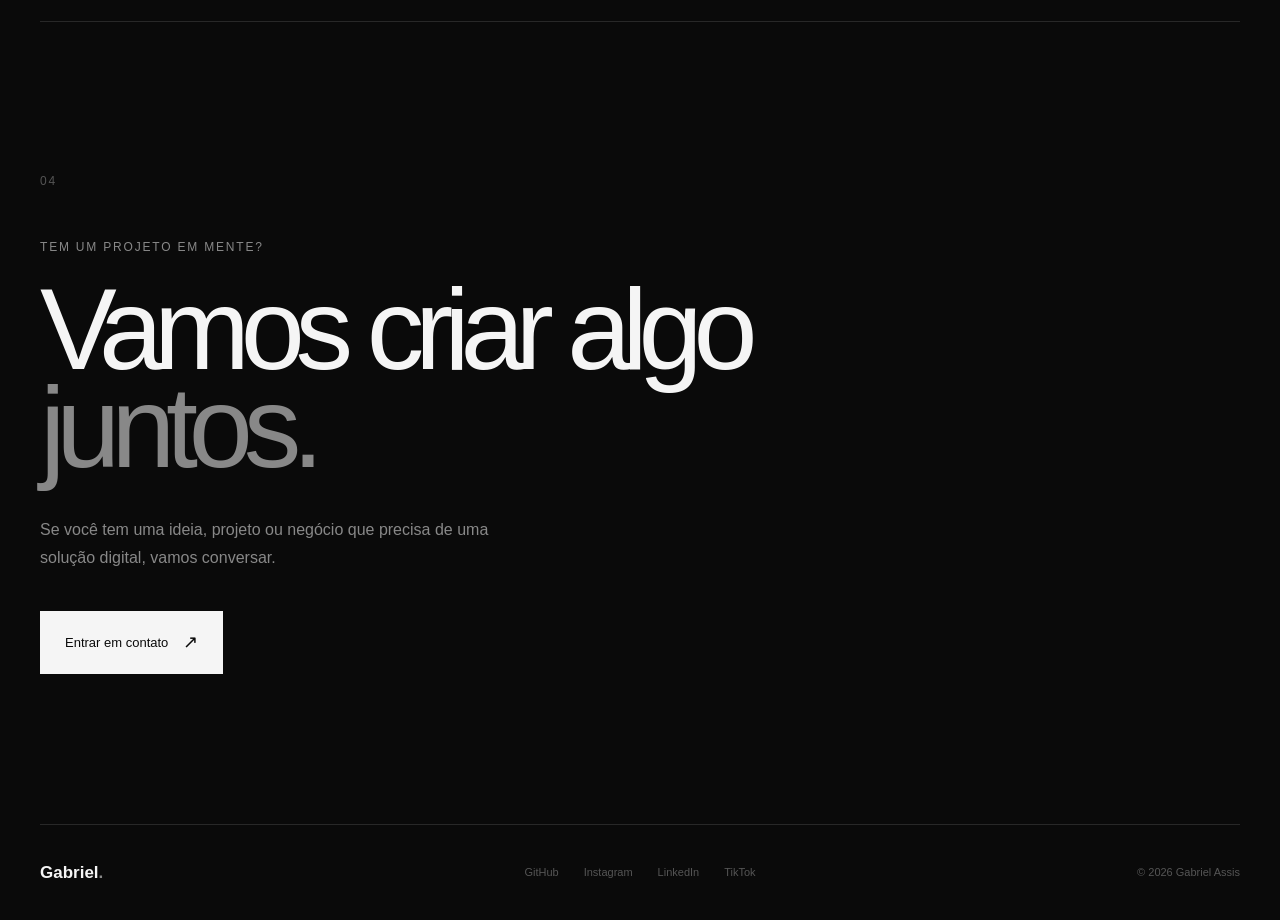
==== commit 0bc85cc2: "fix: "finalização em html e css puro"" ====
--- a/index.html
+++ b/index.html
@@ -123,7 +123,7 @@
                     <div class="project-image">
 
                         <div class="project-placeholder">
-                            NEXO
+                            <img src="public/image/nexo.png" alt="">
                         </div>
 
                     </div>
@@ -503,13 +503,10 @@
                 que precisa de uma solução digital, vamos conversar.
             </p>
 
-            <a
-                href="mailto:seuemail@email.com"
-                class="contact-button"
-            >
-                Entrar em contato
-                <span>↗</span>
-            </a>
+            <a href="https://mail.google.com/mail/?view=cm&fs=1&to=soygabcontato@gmail.com&su=Contato%20pelo%20portfólio&body=Olá%20Gabriel,%0A%0AEncontrei%20seu%20portfólio%20e%20gostaria%20de%20conversar%20sobre%20um%20projeto.%0A%0AGostaria%20de%20saber%20mais%20sobre%20seus%20serviços.%0A%0AObrigado!" 
+            target="_blank" 
+            rel="noopener noreferrer" 
+            class="contact-button" > Entrar em contato <span>↗</span> </a>
 
         </section>
 
@@ -526,16 +523,20 @@
 
         <div class="footer-links">
 
-            <a href="#">
+            <a href="https://github.com/soygab" target="_blank">
                 GitHub
             </a>
 
-            <a href="#">
+            <a href="https://instagram.com/gabzsq" target="_blank">
                 Instagram
             </a>
 
-            <a href="#">
+            <a href="https://www.linkedin.com/in/assis-gabriel/" target="_blank">
                 LinkedIn
+            </a>
+
+            <a href="https://www.tiktok.com/@koagab" target="_blank">
+                TikTok
             </a>
 
         </div>
--- a/public/styles/style.css
+++ b/public/styles/style.css
@@ -1,3 +1,4 @@
+
 /* =========================================================
    RESET
 ========================================================= */
@@ -454,26 +455,23 @@
     overflow: hidden;
 }
 
-.project-placeholder {
+.project-image {
+    overflow: hidden;
+}
+
+.project-image img {
     width: 100%;
     height: 100%;
 
-    display: flex;
-    align-items: center;
-    justify-content: center;
-
-    border: 1px solid rgba(255, 255, 255, 0.08);
-
-    color: rgba(255, 255, 255, 0.25);
-
-    font-size: clamp(40px, 6vw, 100px);
-    font-weight: 600;
-
-    letter-spacing: -0.06em;
-
-    transition:
-        transform 0.6s cubic-bezier(0.16, 1, 0.3, 1),
-        color 0.4s ease;
+    display: block;
+
+    object-fit: cover;
+
+    transition: transform 0.6s cubic-bezier(0.16, 1, 0.3, 1);
+}
+
+.project:hover .project-image img {
+    transform: scale(1.04);
 }
 
 .project:hover .project-placeholder {
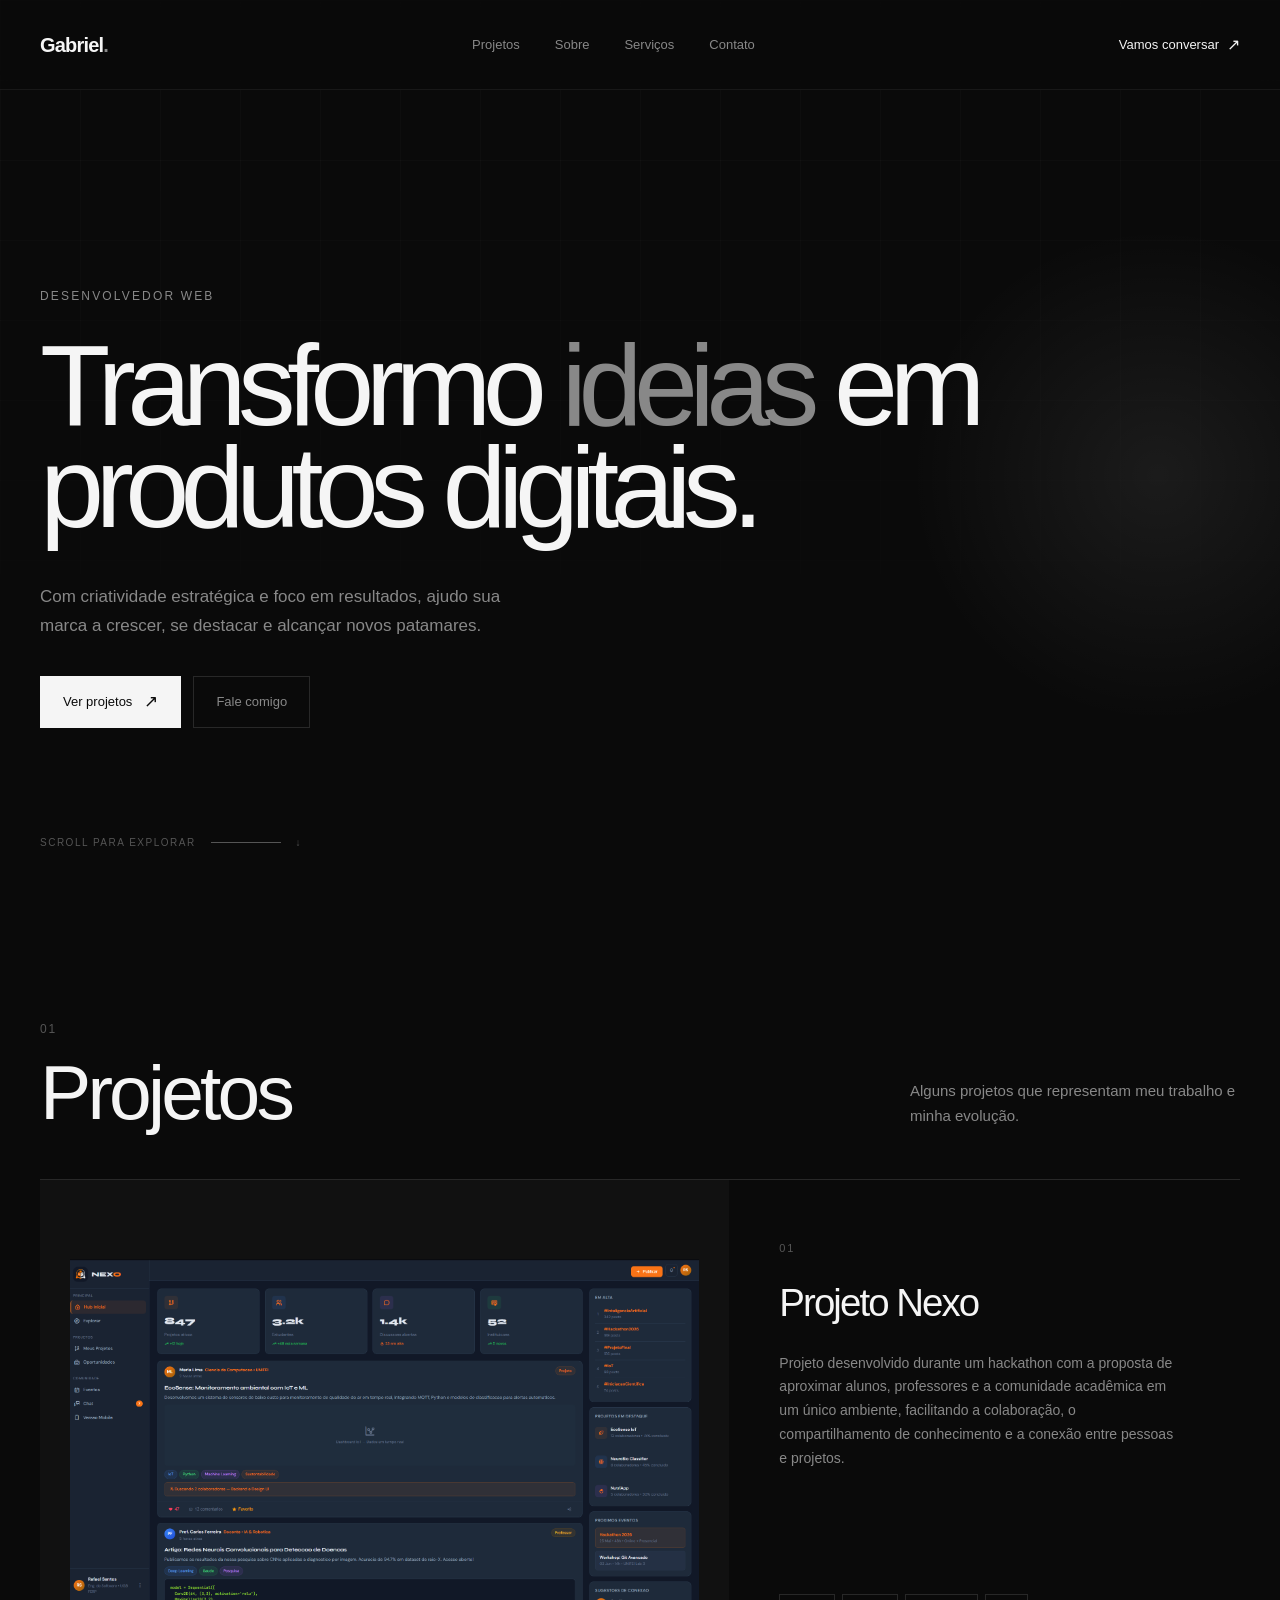
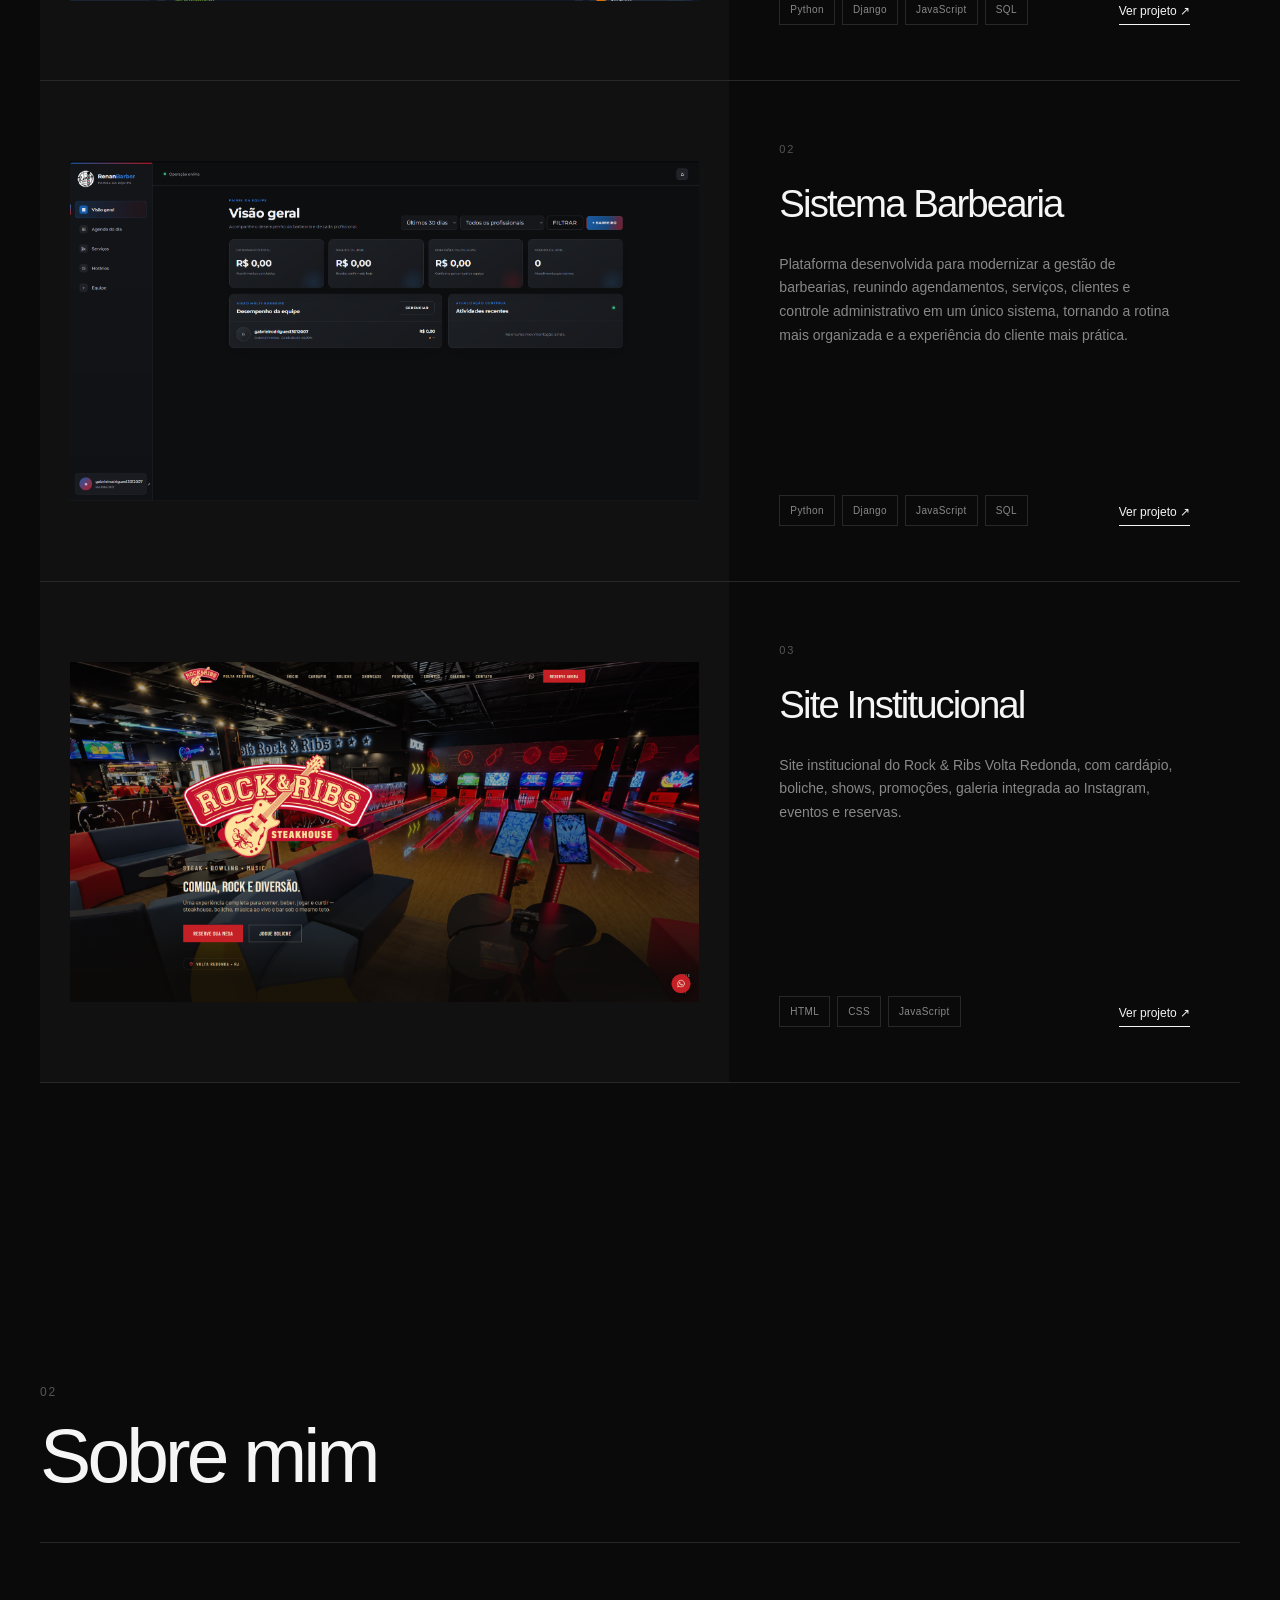
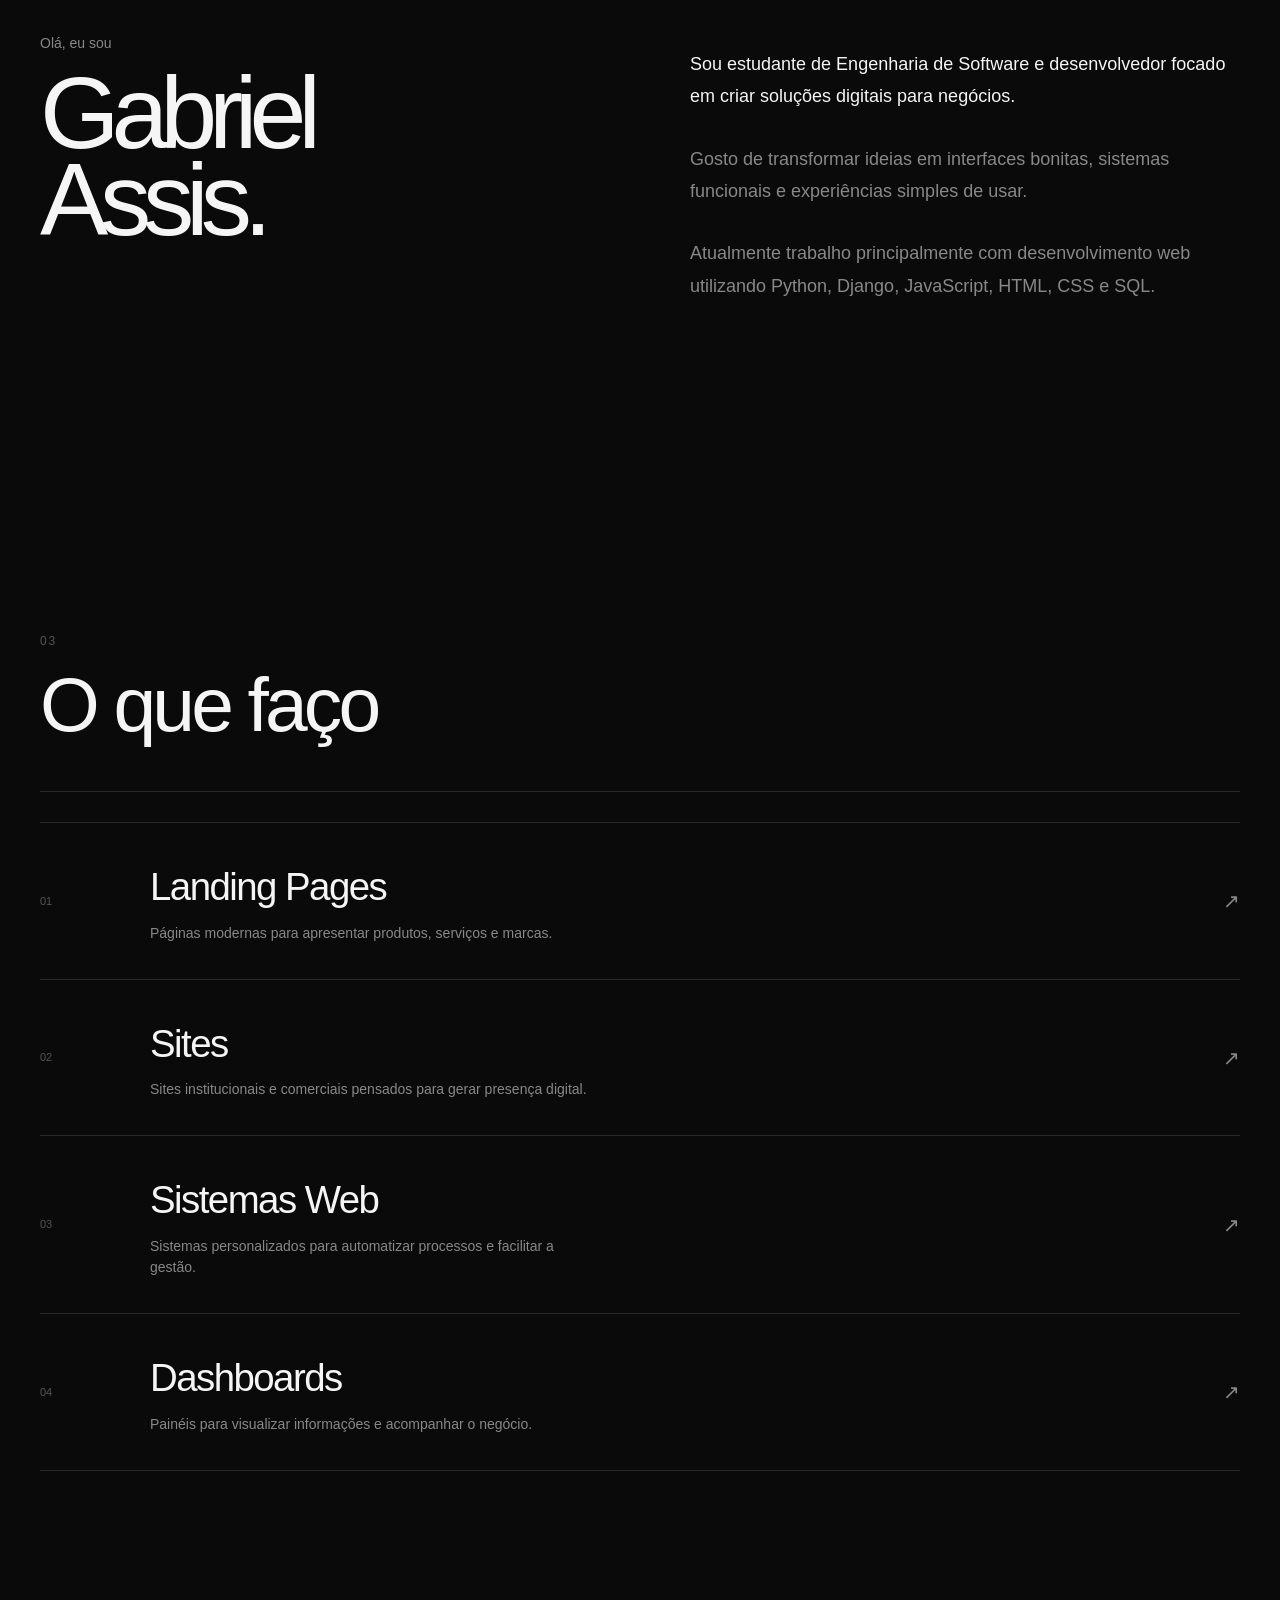
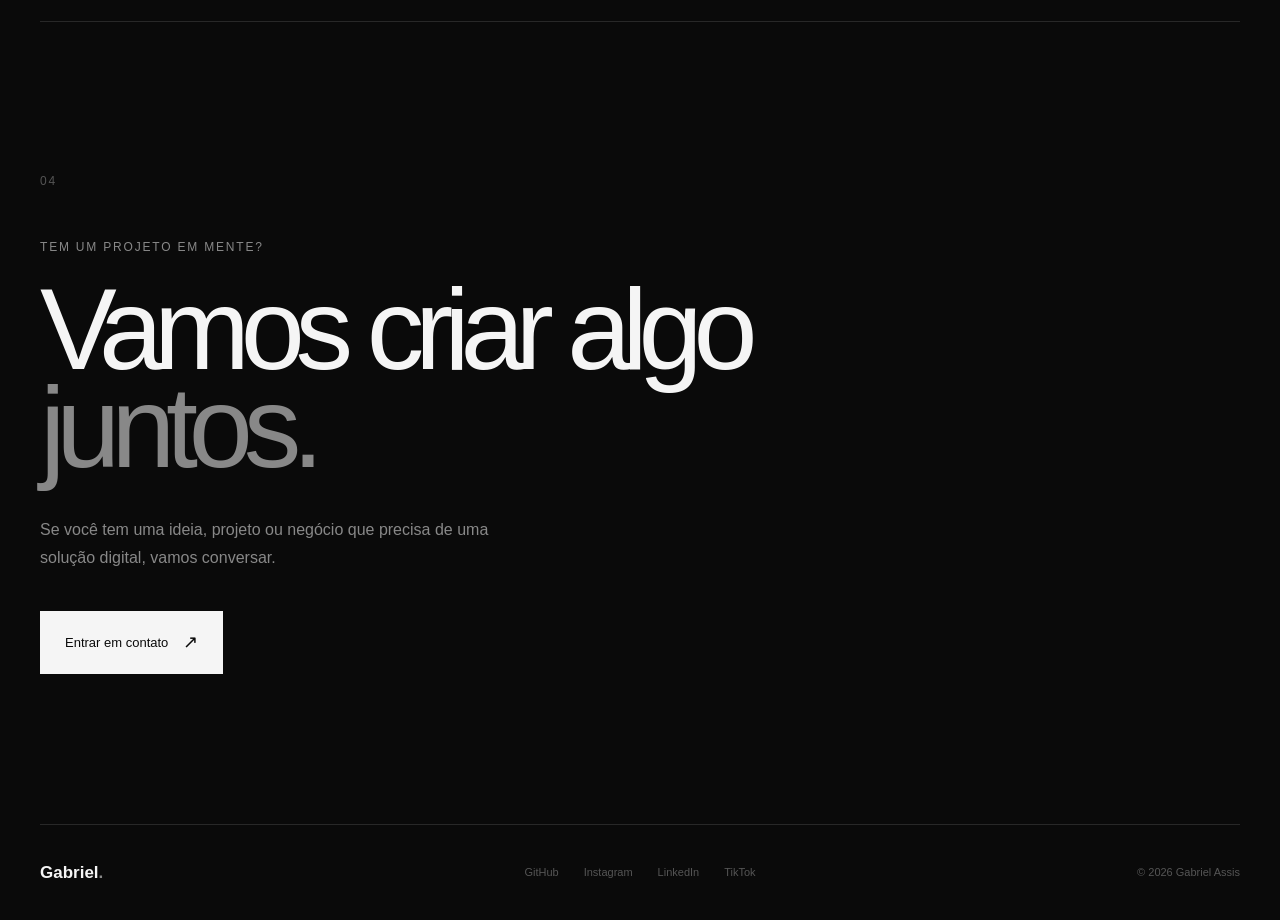
==== commit 79ba5ff5: "feat: "projeto barbearia e rock & ribs + alterações pontuais"" ====
--- a/index.html
+++ b/index.html
@@ -9,6 +9,7 @@
         content="Gabriel Assis — Desenvolvedor web especializado em sites, sistemas e produtos digitais."
     >
     <link rel="stylesheet" href="public/styles/style.css">
+    <link rel="shortcut icon" href="public/favicon.ico" type="image/x-icon">
 
 </head>
 
@@ -29,7 +30,7 @@
             <a href="#contato">Contato</a>
         </nav>
 
-        <a href="#contato" class="header-contact">
+        <a href="https://wa.me/5524998779545" class="header-contact" target="_blank">
             Vamos conversar
             <span>↗</span>
         </a>
@@ -66,7 +67,7 @@
                         <span>↗</span>
                     </a>
 
-                    <a href="#contato" class="button button-secondary">
+                    <a href="https://mail.google.com/mail/?view=cm&fs=1&to=soygabcontato@gmail.com&su=Contato%20pelo%20portfólio&body=Olá%20Gabriel,%0A%0AEncontrei%20seu%20portfólio%20e%20gostaria%20de%20conversar%20sobre%20um%20projeto.%0A%0AGostaria%20de%20saber%20mais%20sobre%20seus%20serviços.%0A%0AObrigado!" class="button button-secondary">
                         Fale comigo
                     </a>
 
@@ -157,7 +158,7 @@
 
                             </div>
 
-                            <a href="#" class="project-link">
+                            <a href="https://github.com/soygab/projeto-nexo" class="project-link">
                                 Ver projeto ↗
                             </a>
 
@@ -175,7 +176,7 @@
                     <div class="project-image">
 
                         <div class="project-placeholder">
-                            BARBER
+                            <img src="public/image/barber.png" alt="">
                         </div>
 
                     </div>
@@ -211,7 +212,7 @@
 
                             </div>
 
-                            <a href="#" class="project-link">
+                            <a href="https://github.com/soygab/sistema-renanbarber" class="project-link">
                                 Ver projeto ↗
                             </a>
 
@@ -229,7 +230,7 @@
                     <div class="project-image">
 
                         <div class="project-placeholder">
-                            LANDING
+                            <img src="public/image/rock.png" alt="">
                         </div>
 
                     </div>
@@ -243,12 +244,13 @@
                             </span>
 
                             <h3>
-                                Landing Page
+                                Site Institucional
                             </h3>
 
                             <p>
-                                Website comercial desenvolvido para
-                                apresentar uma marca de forma moderna.
+                                Site institucional do Rock & Ribs Volta Redonda, 
+                                com cardápio, boliche, shows, promoções, 
+                                galeria integrada ao Instagram, eventos e reservas.
                             </p>
 
                         </div>
@@ -263,7 +265,7 @@
 
                             </div>
 
-                            <a href="#" class="project-link">
+                            <a href="https://soygab.github.io/rock-ribs/" class="project-link" target="_blank">
                                 Ver projeto ↗
                             </a>
 
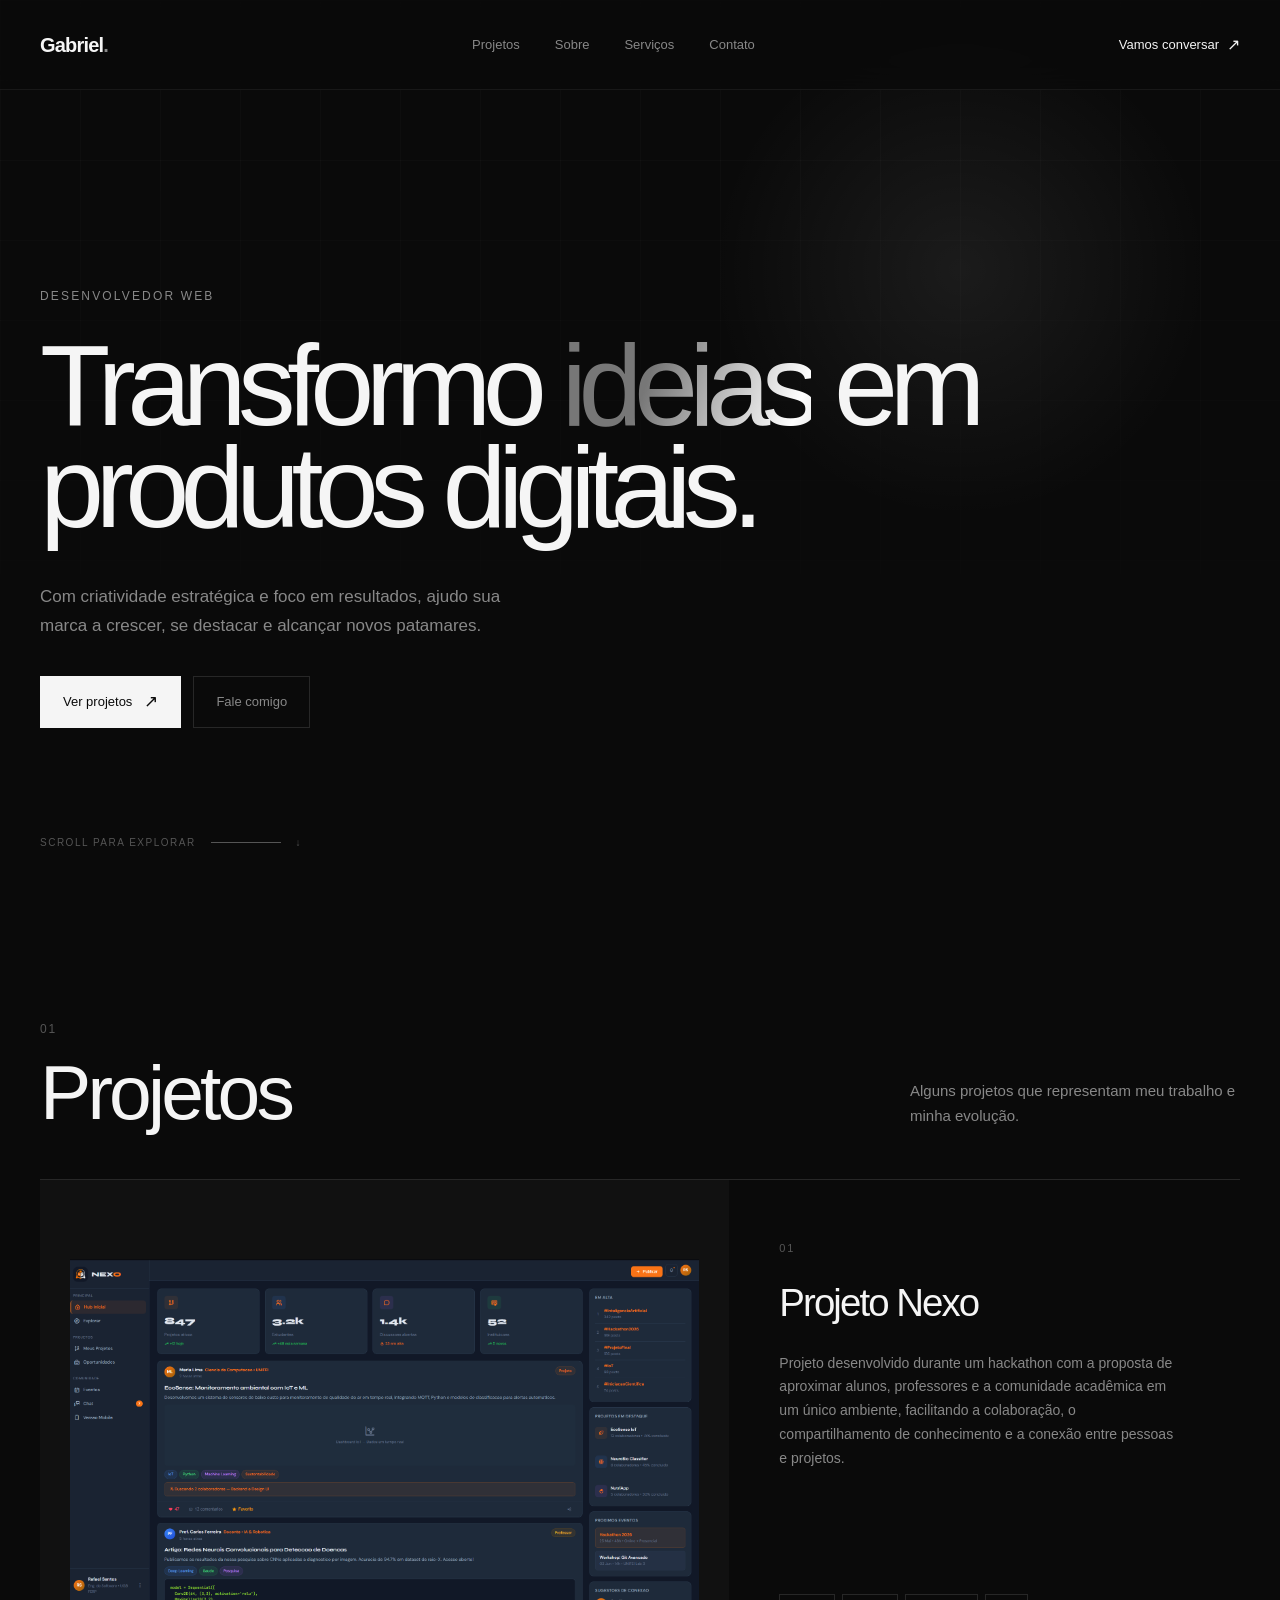
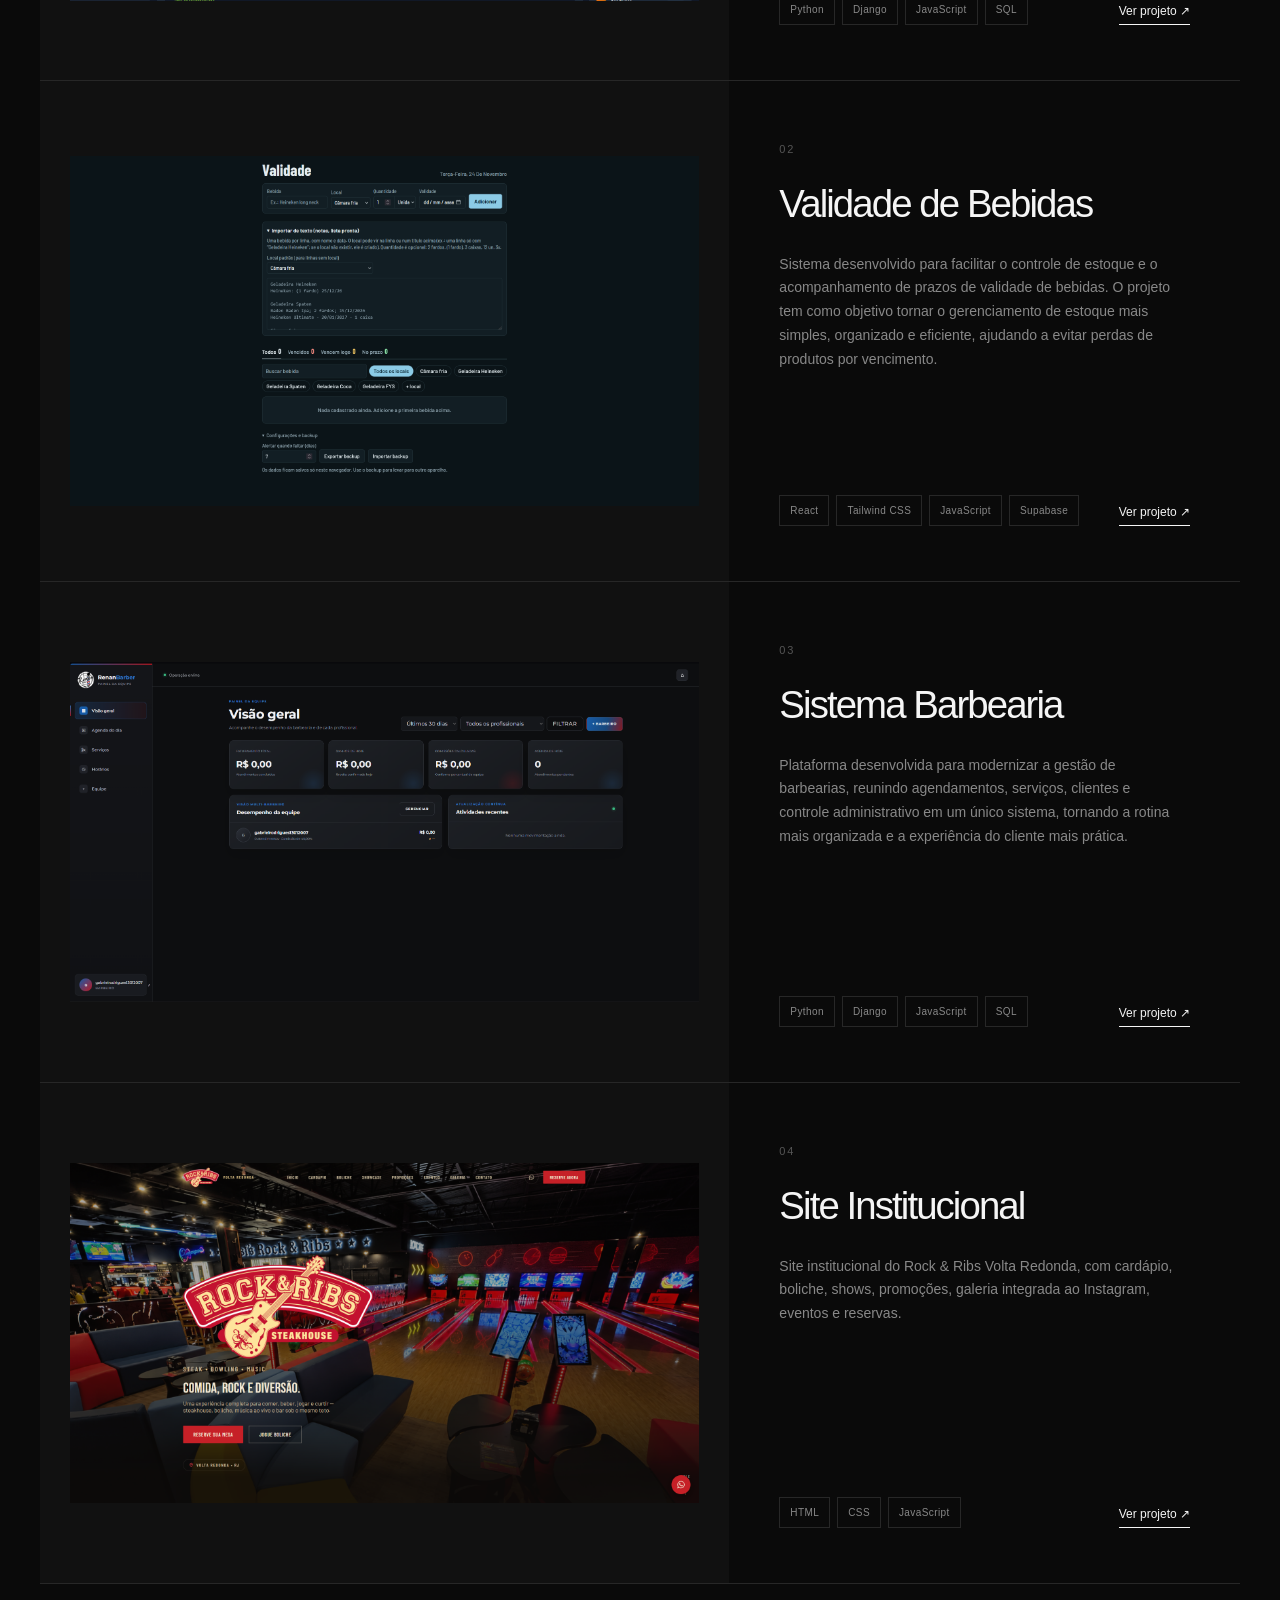
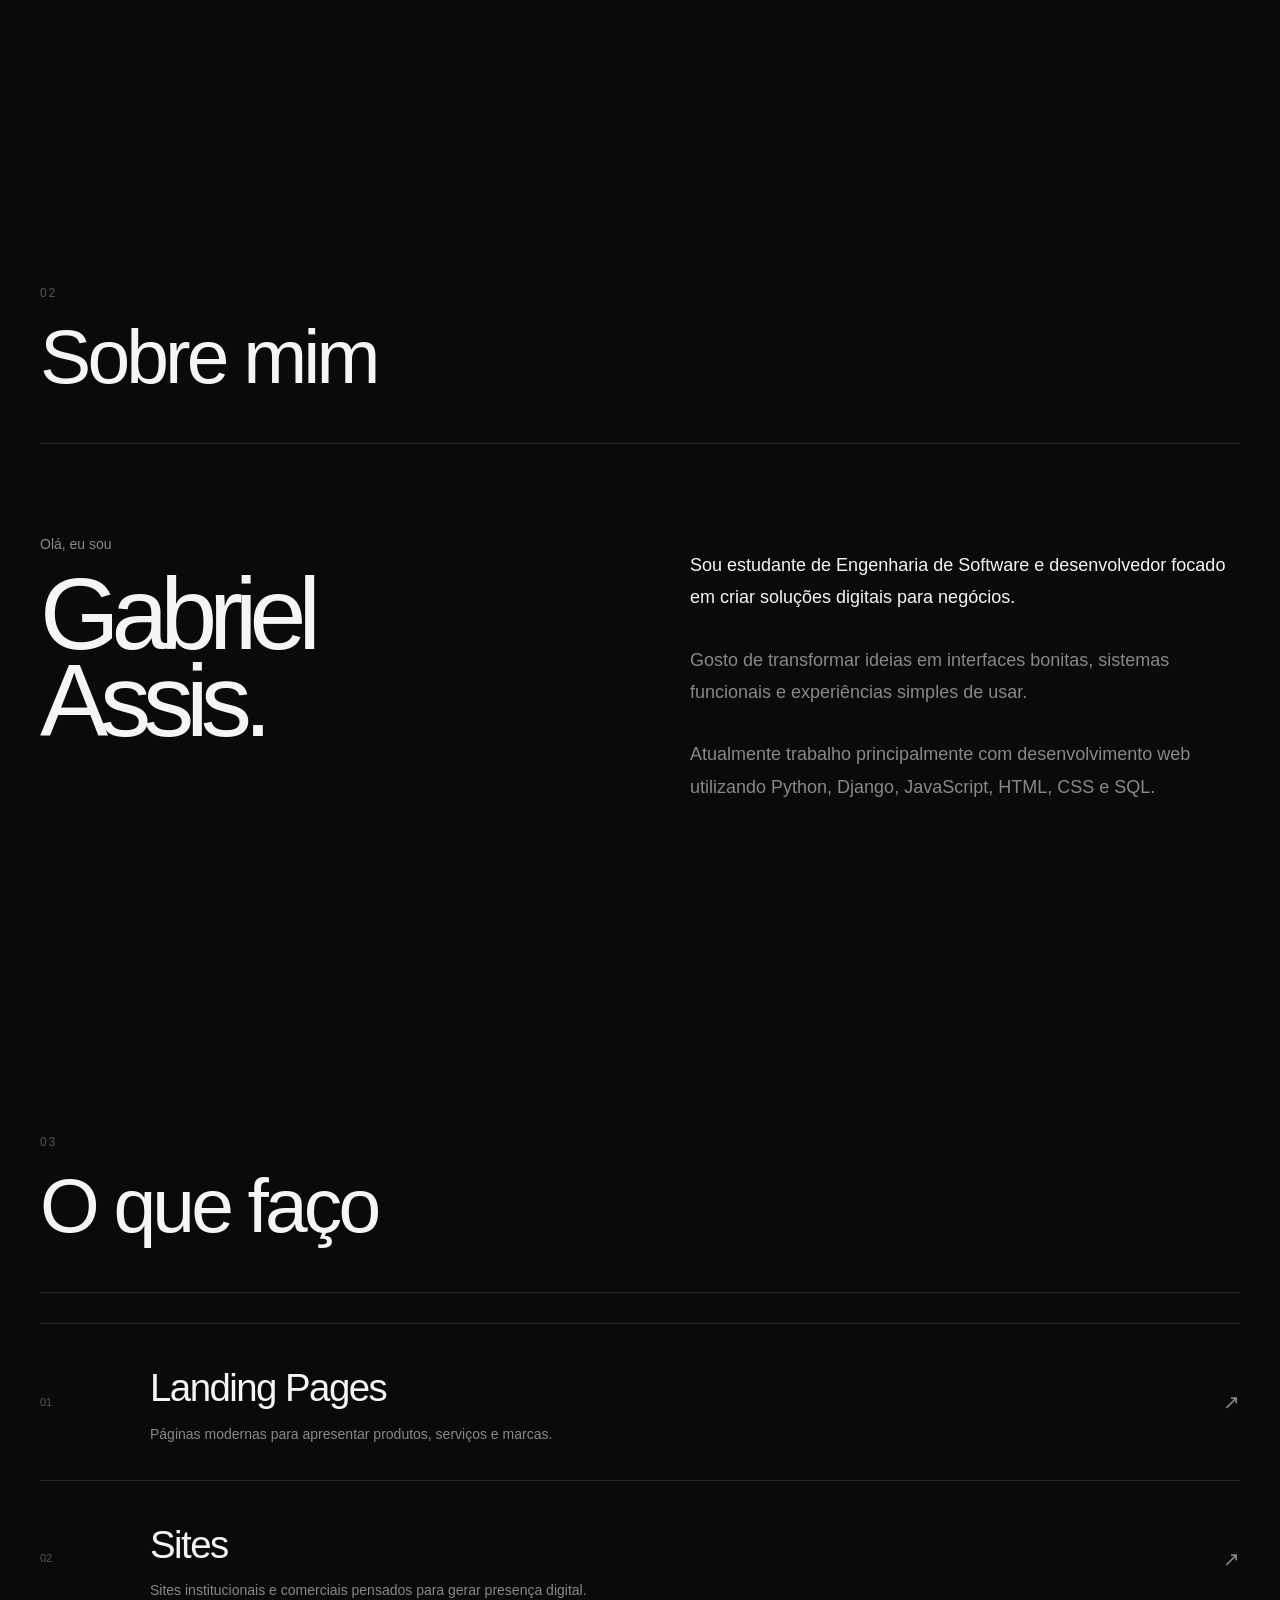
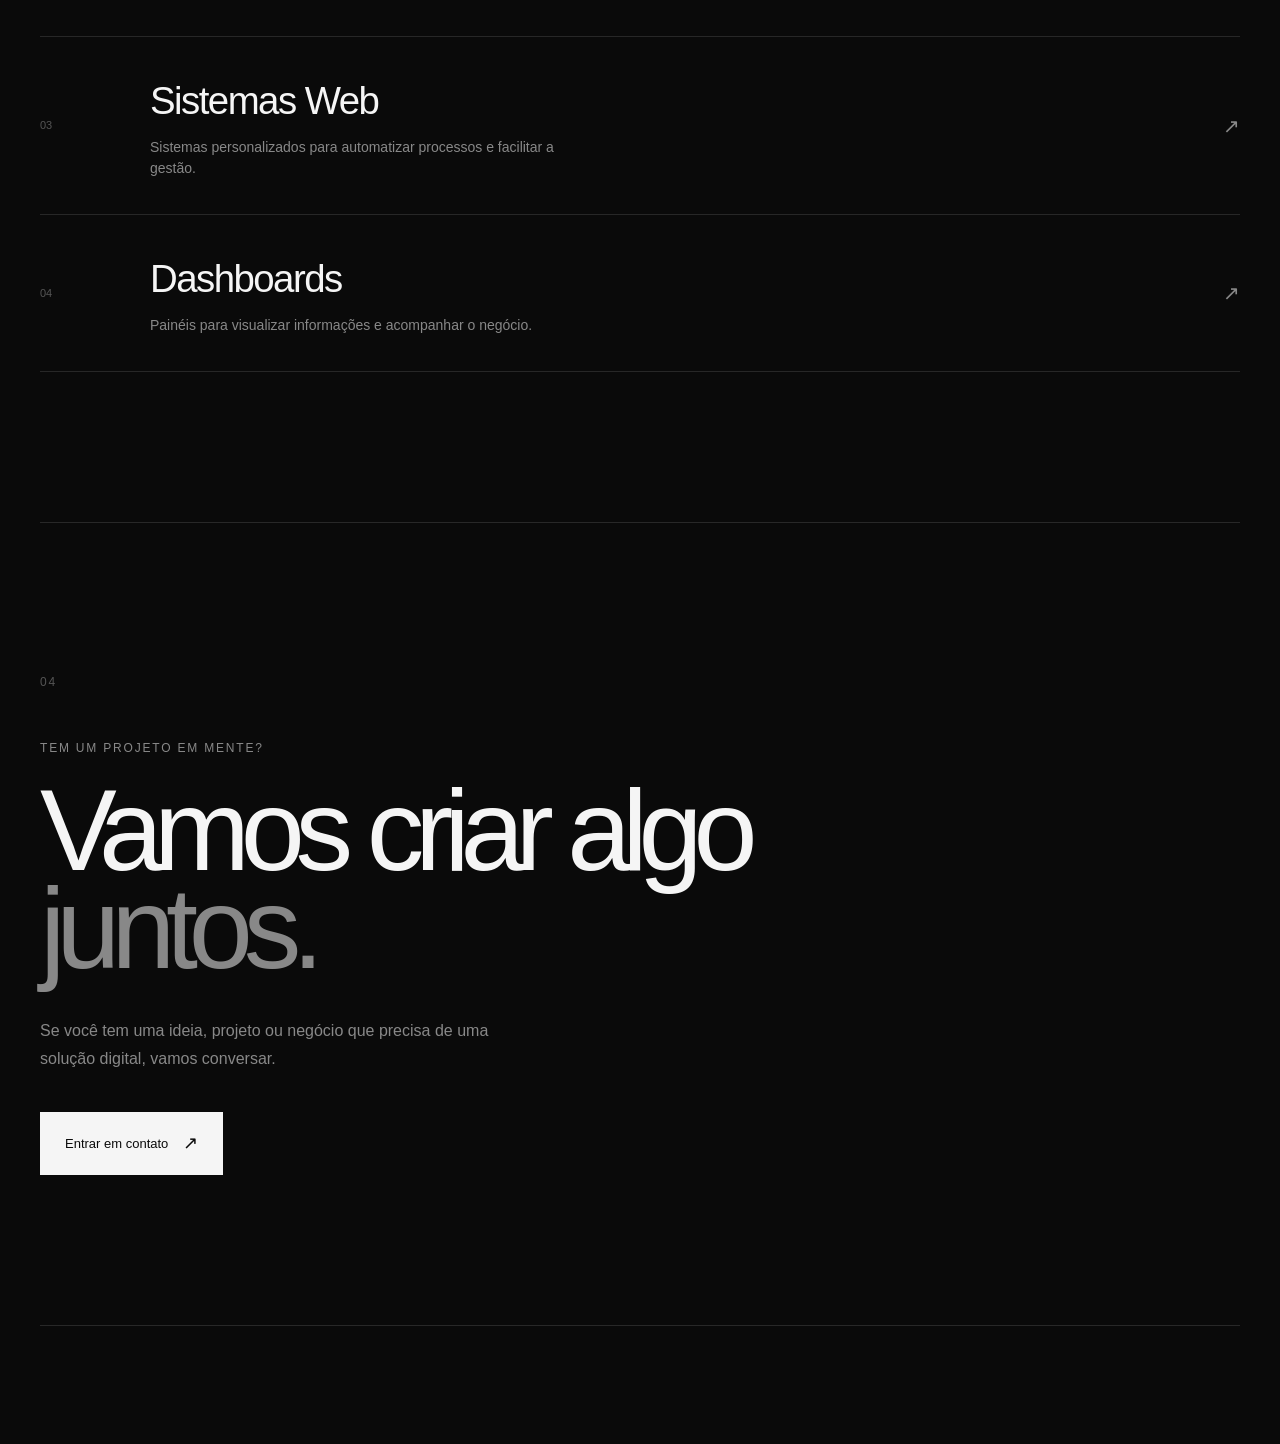
==== commit 358d4cd0: ""feat: adicionando projeto"" ====
--- a/index.html
+++ b/index.html
@@ -168,8 +168,62 @@
 
                 </article>
 
-
                 <!-- PROJETO 02 -->
+
+                <article class="project">
+
+                    <div class="project-image">
+
+                        <div class="project-placeholder">
+                            <img src="public/image/validades.png" alt="">
+                        </div>
+
+                    </div>
+
+                    <div class="project-info">
+
+                        <div>
+
+                            <span class="project-number">
+                                02
+                            </span>
+
+                            <h3>
+                                Validade de Bebidas
+                            </h3>
+
+                            <p>
+                                Sistema desenvolvido para facilitar o controle de estoque 
+                                e o acompanhamento de prazos de validade de bebidas. 
+                                O projeto tem como objetivo tornar o gerenciamento de estoque mais simples, organizado e eficiente, 
+                                ajudando a evitar perdas de produtos por vencimento. 
+                            </p>
+
+                        </div>
+
+                        <div class="project-footer">
+
+                            <div class="tags">
+
+                                <span>React</span>
+                                <span>Tailwind CSS</span>
+                                <span>JavaScript</span>
+                                <span>Supabase</span>
+
+                            </div>
+
+                            <a href="/validade/" class="project-link">
+                                Ver projeto ↗
+                            </a>
+
+                        </div>
+
+                    </div>
+
+                </article>
+
+
+                <!-- PROJETO 03 -->
 
                 <article class="project">
 
@@ -186,7 +240,7 @@
                         <div>
 
                             <span class="project-number">
-                                02
+                                03
                             </span>
 
                             <h3>
@@ -223,7 +277,7 @@
                 </article>
 
 
-                <!-- PROJETO 03 -->
+                <!-- PROJETO 04 -->
 
                 <article class="project">
 
@@ -240,7 +294,7 @@
                         <div>
 
                             <span class="project-number">
-                                03
+                                04
                             </span>
 
                             <h3>
--- a/public/styles/style.css
+++ b/public/styles/style.css
@@ -52,6 +52,10 @@
     --container: 1400px;
 
     --section-padding: 150px;
+
+    --ease-out-expo: cubic-bezier(0.16, 1, 0.3, 1);
+    --mouse-x: 75%;
+    --mouse-y: 30%;
 }
 
 
@@ -136,6 +140,29 @@
     -webkit-backdrop-filter: blur(16px);
 
     border-bottom: 1px solid rgba(255, 255, 255, 0.06);
+
+    transition:
+        height 0.45s var(--ease-out-expo),
+        background 0.45s ease,
+        box-shadow 0.45s ease;
+}
+
+.header.is-scrolled {
+    height: 72px;
+    background: rgba(10, 10, 10, 0.9);
+    box-shadow: 0 12px 40px rgba(0, 0, 0, 0.22);
+}
+
+.header::after {
+    content: "";
+    position: absolute;
+    left: 0;
+    bottom: -1px;
+    width: 100%;
+    height: 1px;
+    background: rgba(255, 255, 255, 0.8);
+    transform: scaleX(var(--scroll-progress, 0));
+    transform-origin: left;
 }
 
 .logo {
@@ -188,6 +215,14 @@
     width: 100%;
 }
 
+.nav a.is-active {
+    color: var(--text);
+}
+
+.nav a.is-active::after {
+    width: 100%;
+}
+
 .header-contact {
     display: flex;
     align-items: center;
@@ -240,8 +275,8 @@
 
     position: absolute;
 
-    top: 25%;
-    right: -10%;
+    left: var(--mouse-x);
+    top: var(--mouse-y);
 
     width: 500px;
     height: 500px;
@@ -253,6 +288,9 @@
     );
 
     pointer-events: none;
+
+    transform: translate(-50%, -50%);
+    transition: left 0.9s var(--ease-out-expo), top 0.9s var(--ease-out-expo);
 }
 
 
@@ -319,7 +357,12 @@
 }
 
 .hero h1 span {
-    color: var(--text-secondary);
+    color: transparent;
+    background: linear-gradient(110deg, #777 18%, #fff 45%, #777 72%);
+    background-size: 220% 100%;
+    background-clip: text;
+    -webkit-background-clip: text;
+    animation: title-shimmer 5s ease-in-out 1.4s infinite;
 }
 
 .hero-description {
@@ -410,6 +453,30 @@
     height: 1px;
 
     background: var(--text-muted);
+
+    transform-origin: left;
+    animation: scroll-line 2.2s var(--ease-out-expo) infinite;
+}
+
+.hero-bottom > span:last-child {
+    animation: scroll-arrow 1.6s ease-in-out infinite;
+}
+
+@keyframes title-shimmer {
+    0%, 24% { background-position: 100% 50%; }
+    55%, 100% { background-position: -100% 50%; }
+}
+
+@keyframes scroll-line {
+    0% { transform: scaleX(0); transform-origin: left; }
+    45% { transform: scaleX(1); transform-origin: left; }
+    55% { transform: scaleX(1); transform-origin: right; }
+    100% { transform: scaleX(0); transform-origin: right; }
+}
+
+@keyframes scroll-arrow {
+    0%, 100% { transform: translateY(0); }
+    50% { transform: translateY(5px); }
 }
 
 
@@ -435,6 +502,8 @@
     border-bottom: 1px solid var(--border);
 
     transition: background 0.4s ease;
+
+    isolation: isolate;
 }
 
 .project:first-child {
@@ -453,6 +522,9 @@
     background: #111111;
 
     overflow: hidden;
+
+    position: relative;
+    perspective: 1200px;
 }
 
 .project-image {
@@ -467,11 +539,26 @@
 
     object-fit: cover;
 
-    transition: transform 0.6s cubic-bezier(0.16, 1, 0.3, 1);
+    transition: transform 0.8s var(--ease-out-expo), filter 0.8s ease;
 }
 
 .project:hover .project-image img {
-    transform: scale(1.04);
+    transform: scale(1.06) translate3d(var(--image-x, 0), var(--image-y, 0), 0);
+    filter: saturate(1.08) contrast(1.03);
+}
+
+.project-image::after {
+    content: "";
+    position: absolute;
+    inset: -40%;
+    background: linear-gradient(115deg, transparent 40%, rgba(255,255,255,0.12) 50%, transparent 60%);
+    transform: translateX(-80%) rotate(8deg);
+    transition: transform 1s var(--ease-out-expo);
+    pointer-events: none;
+}
+
+.project:hover .project-image::after {
+    transform: translateX(80%) rotate(8deg);
 }
 
 .project:hover .project-placeholder {
@@ -537,6 +624,14 @@
 
     font-size: 10px;
     letter-spacing: 0.04em;
+
+    transition: color 0.3s ease, border-color 0.3s ease, transform 0.3s var(--ease-out-expo);
+}
+
+.project:hover .tags span {
+    color: var(--text);
+    border-color: rgba(255, 255, 255, 0.28);
+    transform: translateY(-2px);
 }
 
 .project-link {
@@ -625,6 +720,20 @@
     border-bottom: 1px solid var(--border);
 
     transition: padding 0.4s ease;
+
+    position: relative;
+    isolation: isolate;
+}
+
+.service::before {
+    content: "";
+    position: absolute;
+    inset: 0;
+    background: var(--surface);
+    transform: scaleY(0);
+    transform-origin: bottom;
+    transition: transform 0.45s var(--ease-out-expo);
+    z-index: -1;
 }
 
 .service:first-child {
@@ -669,6 +778,10 @@
 .service:hover {
     padding-left: 15px;
     padding-right: 15px;
+}
+
+.service:hover::before {
+    transform: scaleY(1);
 }
 
 .service:hover .service-arrow {
@@ -752,6 +865,77 @@
 
 .contact-button span {
     font-size: 18px;
+
+    transition: transform 0.35s var(--ease-out-expo);
+}
+
+.contact-button:hover span {
+    transform: translate(4px, -4px);
+}
+
+
+/* =========================================================
+   MOTION SYSTEM
+========================================================= */
+
+.js .hero-reveal {
+    opacity: 0;
+    transform: translateY(42px);
+    filter: blur(8px);
+}
+
+.js .hero-reveal.is-visible {
+    opacity: 1;
+    transform: translateY(0);
+    filter: blur(0);
+    transition:
+        opacity 0.9s var(--ease-out-expo) var(--delay, 0ms),
+        transform 1.1s var(--ease-out-expo) var(--delay, 0ms),
+        filter 0.9s ease var(--delay, 0ms);
+}
+
+.js .scroll-reveal {
+    opacity: 0;
+    transform: translateY(58px);
+    filter: blur(7px);
+    transition:
+        opacity 0.8s var(--ease-out-expo) var(--delay, 0ms),
+        transform 1s var(--ease-out-expo) var(--delay, 0ms),
+        filter 0.8s ease var(--delay, 0ms);
+}
+
+.js .scroll-reveal.is-visible {
+    opacity: 1;
+    transform: translateY(0);
+    filter: blur(0);
+}
+
+.js .project.scroll-reveal {
+    transform: translateY(70px) scale(0.985);
+}
+
+.js .project.scroll-reveal.is-visible {
+    transform: translateY(0) scale(1);
+}
+
+.ambient-glow {
+    position: fixed;
+    left: 0;
+    top: 0;
+    width: 420px;
+    height: 420px;
+    border-radius: 50%;
+    background: radial-gradient(circle, rgba(255,255,255,0.035), transparent 68%);
+    transform: translate3d(calc(var(--cursor-x, -500px) - 50%), calc(var(--cursor-y, -500px) - 50%), 0);
+    pointer-events: none;
+    z-index: 0;
+    will-change: transform;
+}
+
+main,
+.footer {
+    position: relative;
+    z-index: 1;
 }
 
 
@@ -890,6 +1074,10 @@
         padding: 0 20px;
     }
 
+    .header.is-scrolled {
+        height: 62px;
+    }
+
     .logo {
         font-size: 18px;
     }
@@ -1036,6 +1224,10 @@
     .service:hover {
         padding-left: 0;
         padding-right: 0;
+    }
+
+    .ambient-glow {
+        display: none;
     }
 
     .service h3 {
@@ -1106,6 +1298,19 @@
     *::after {
         transition-duration: 0.01ms !important;
         animation-duration: 0.01ms !important;
-    }
-
-}
+        animation-iteration-count: 1 !important;
+    }
+
+    .js .hero-reveal,
+    .js .scroll-reveal,
+    .js .project.scroll-reveal {
+        opacity: 1;
+        transform: none;
+        filter: none;
+    }
+
+    .ambient-glow {
+        display: none;
+    }
+
+}
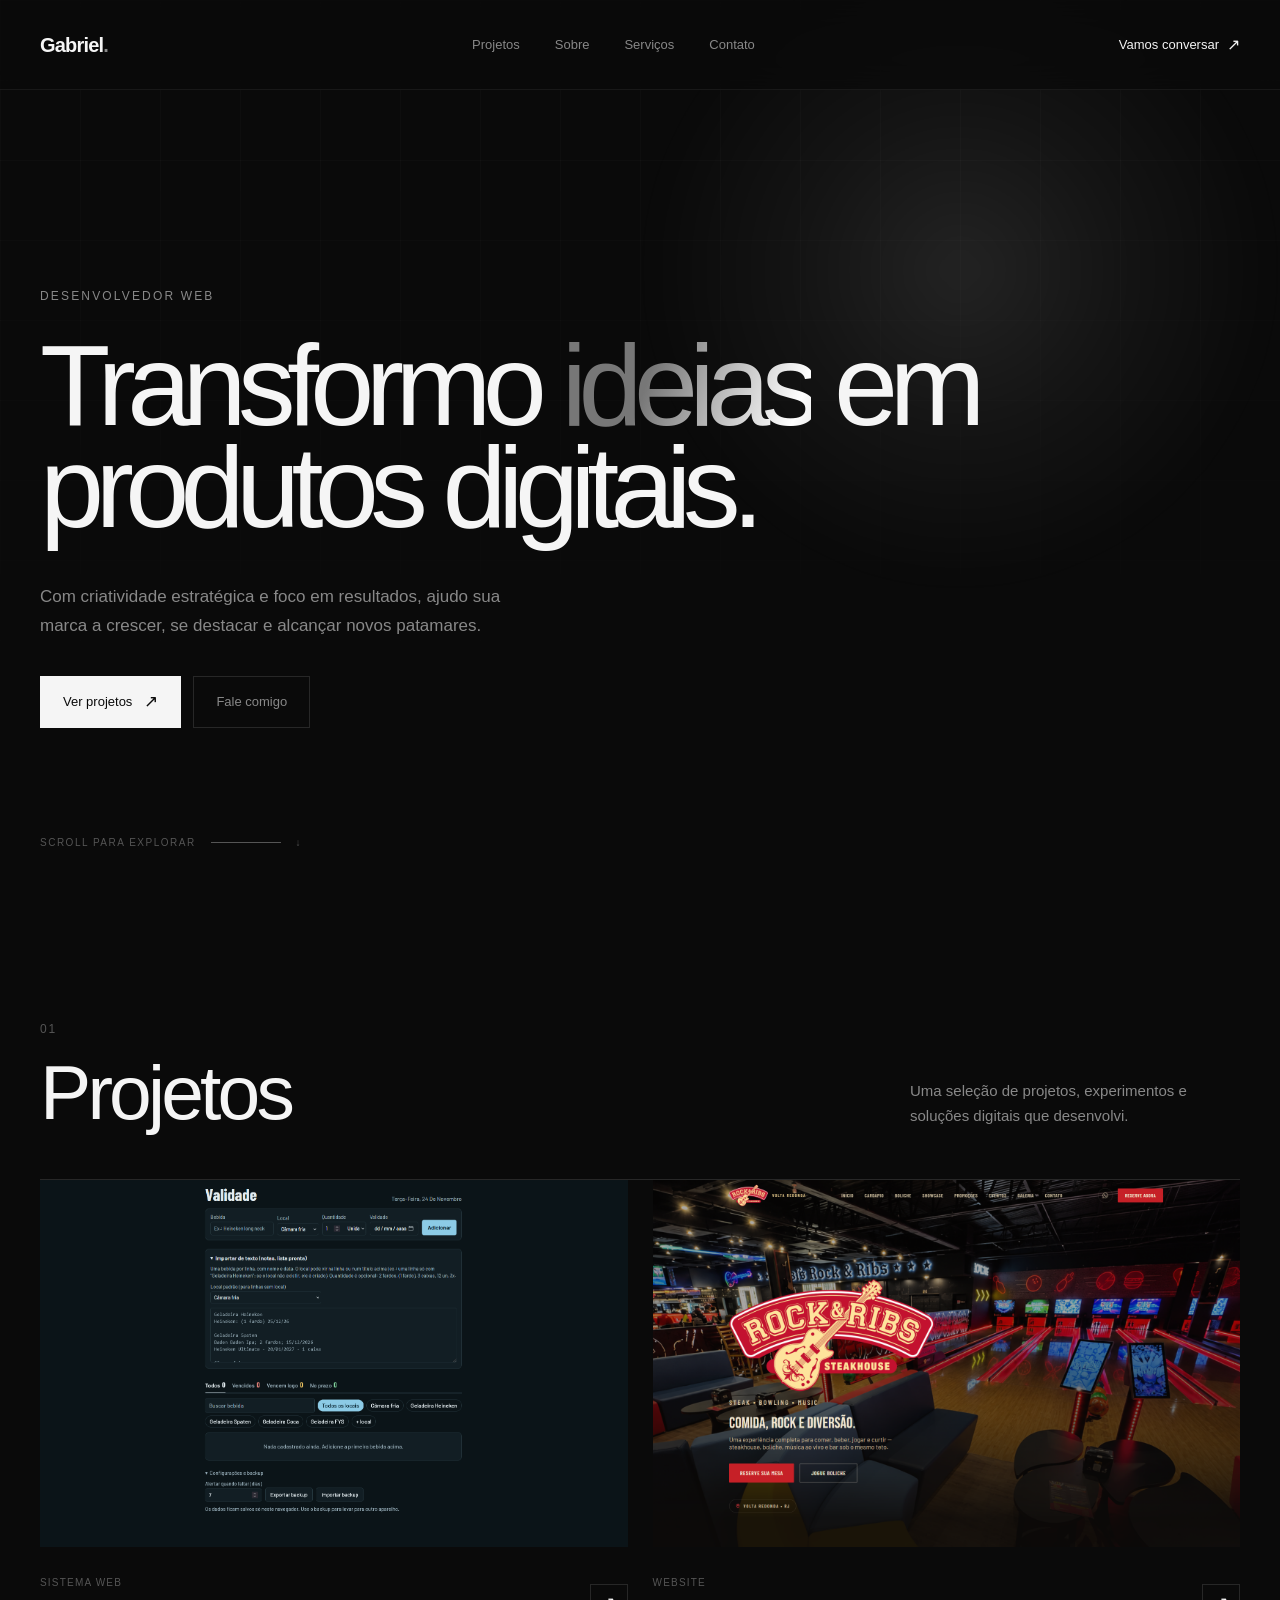
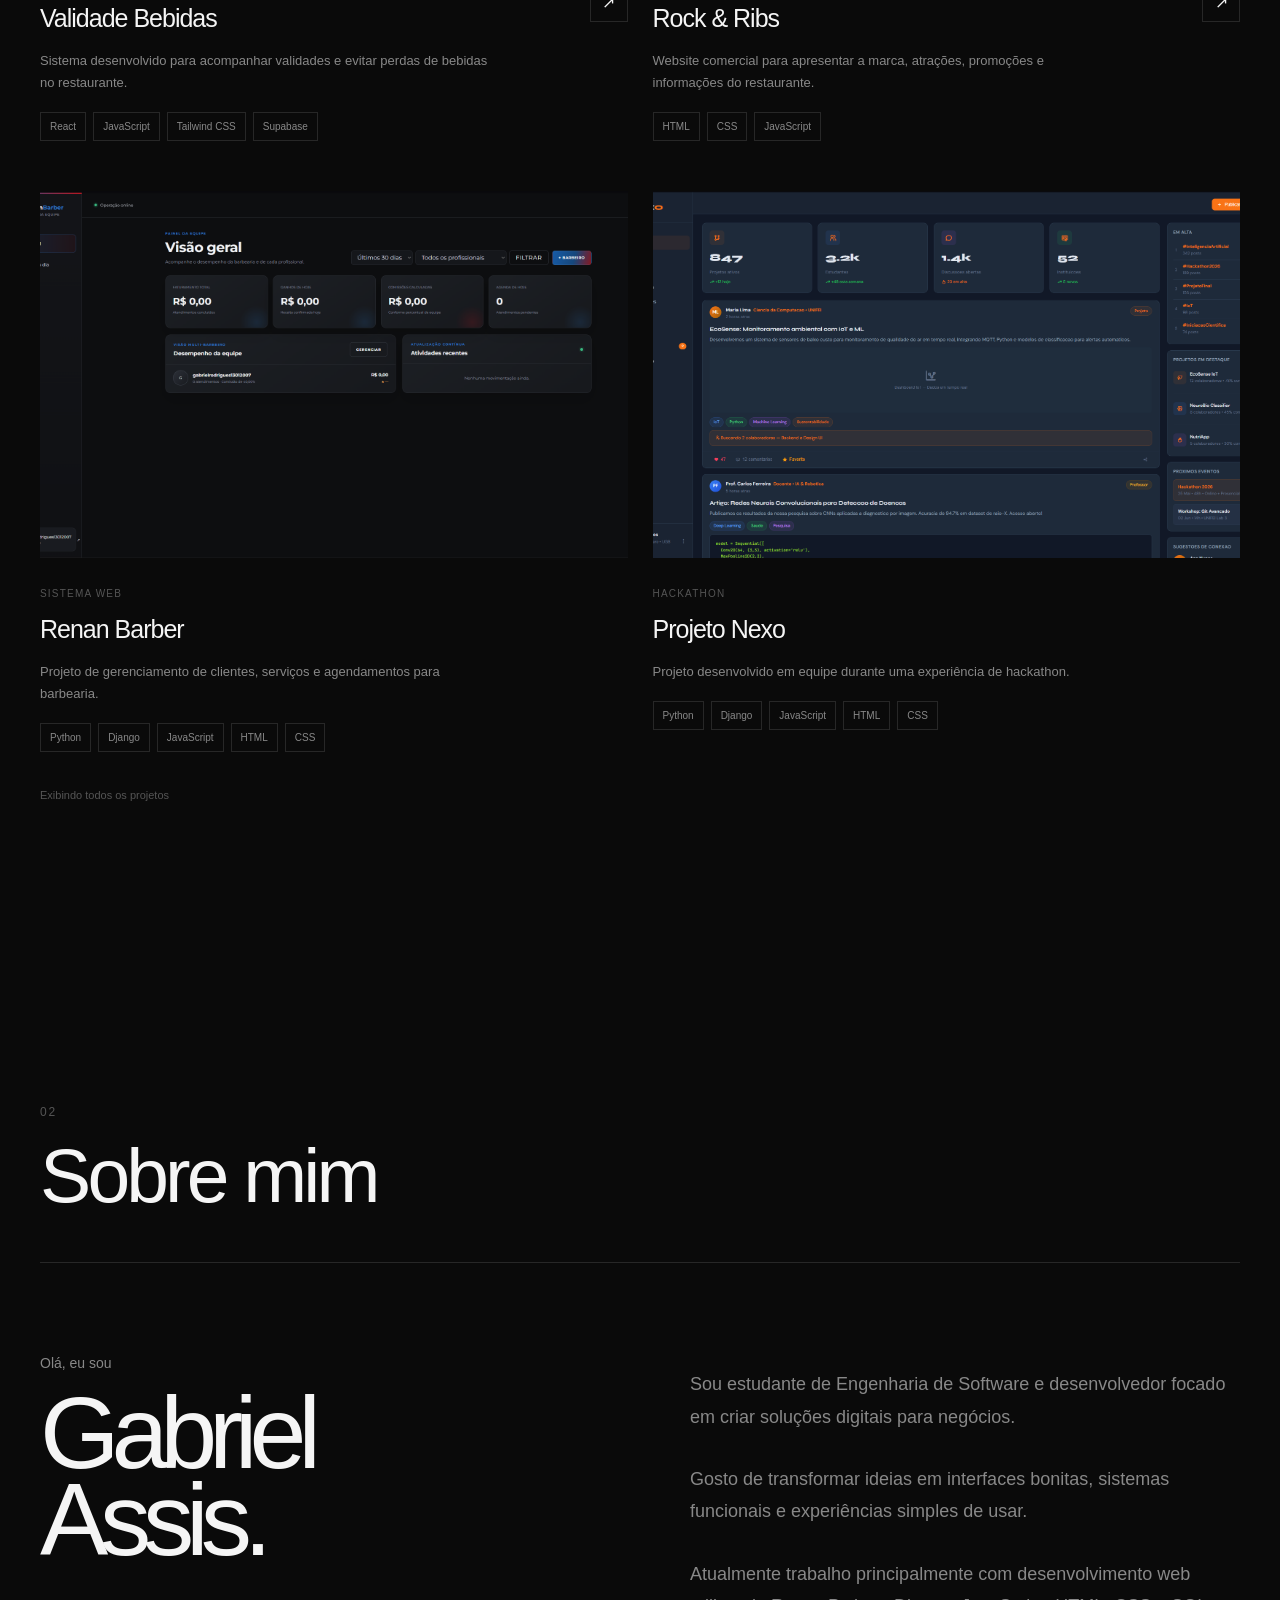
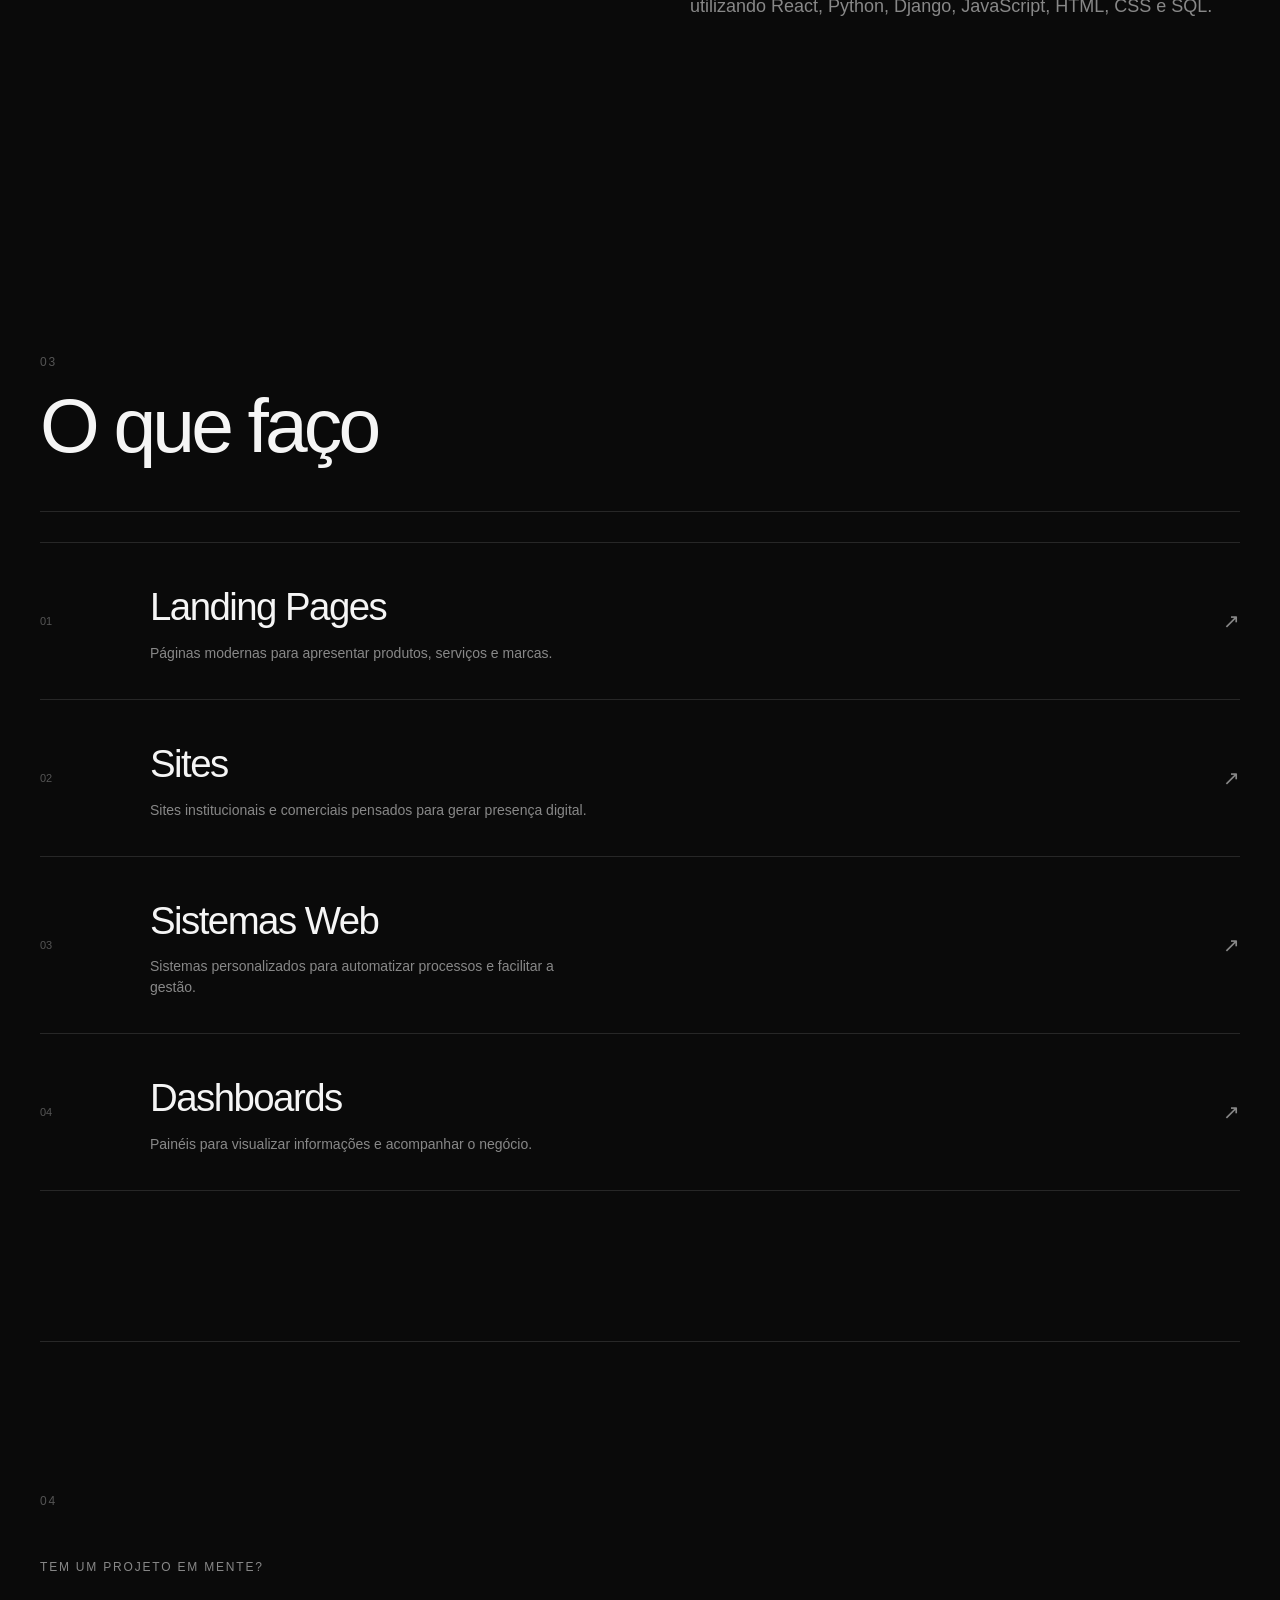
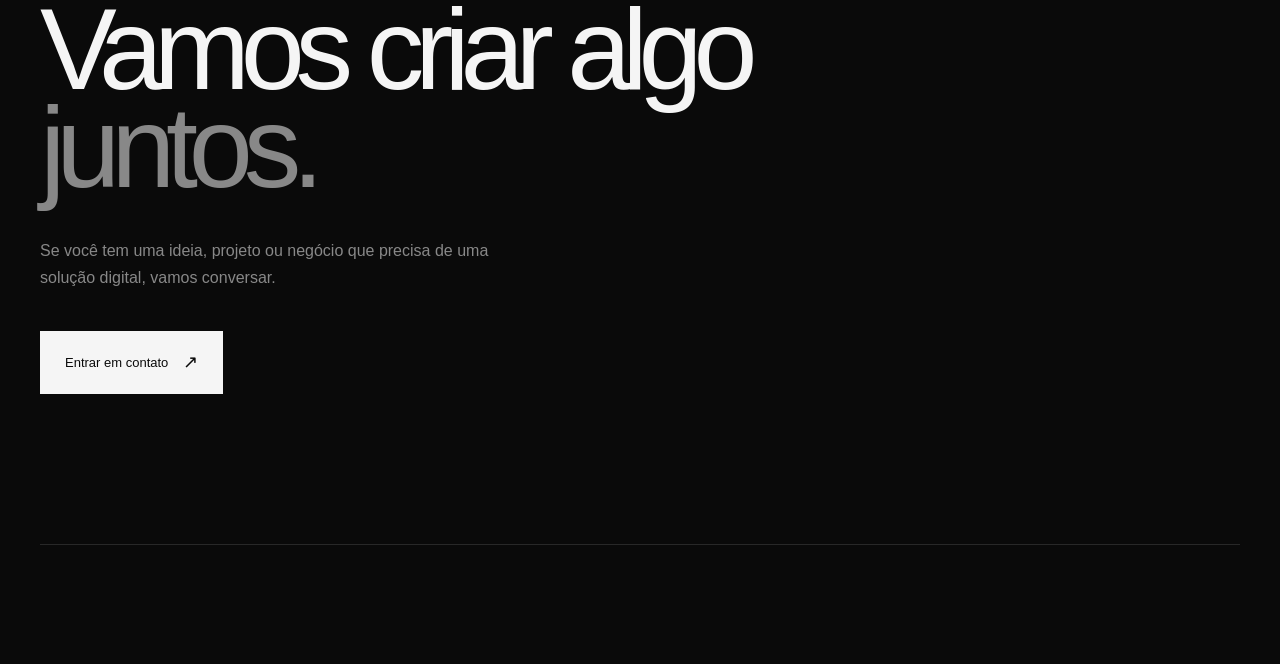
==== commit c7fc58d3: ""style: atualização de estilos"" ====
--- a/index.html
+++ b/index.html
@@ -67,7 +67,7 @@
                         <span>↗</span>
                     </a>
 
-                    <a href="https://mail.google.com/mail/?view=cm&fs=1&to=soygabcontato@gmail.com&su=Contato%20pelo%20portfólio&body=Olá%20Gabriel,%0A%0AEncontrei%20seu%20portfólio%20e%20gostaria%20de%20conversar%20sobre%20um%20projeto.%0A%0AGostaria%20de%20saber%20mais%20sobre%20seus%20serviços.%0A%0AObrigado!" class="button button-secondary">
+                    <a href="https://mail.google.com/mail/?view=cm&fs=1&to=soygabcontato@gmail.com&su=Contato%20pelo%20portfólio&body=Olá%20Gabriel,%0A%0AEncontrei%20seu%20portfólio%20e%20gostaria%20de%20conversar%20sobre%20um%20projeto.%0A%0AGostaria%20de%20saber%20mais%20sobre%20seus%20serviços.%0A%0AObrigado!" rel="noopener noreferrer" class="button button-secondary" target="_blank">
                         Fale comigo
                     </a>
 
@@ -89,249 +89,211 @@
         </section>
 
 
-        <!-- ================= PROJETOS ================= -->
-
-        <section class="projects section" id="projetos">
-
-            <div class="section-header">
-
+
+<!-- ================= PROJETOS ================= -->
+
+<section class="projects section" id="projetos">
+
+    <div class="section-header">
+        <div>
+            <span class="section-number">01</span>
+            <h2>Projetos</h2>
+        </div>
+
+        <p>
+            Uma seleção de projetos, experimentos
+            e soluções digitais que desenvolvi.
+        </p>
+    </div>
+
+    <!-- GRID DE PROJETOS -->
+
+    <div class="project-grid">
+
+        <!-- VALIDADE BEBIDAS -->
+
+        <article class="project-card" data-category="systems">
+
+            <a
+                href="/validade/"
+                target="_blank"
+                rel="noopener noreferrer"
+                class="project-card-image"
+            >
+                <img
+                    src="public/image/validades.png"
+                    alt="Sistema Validade Bebidas"
+                    loading="lazy"
+                >
+                <span class="project-view">Visualizar ↗</span>
+            </a>
+
+            <div class="project-card-info">
                 <div>
-
-                    <span class="section-number">
-                        01
-                    </span>
-
-                    <h2>
-                        Projetos
-                    </h2>
-
-                </div>
-
-                <p>
-                    Alguns projetos que representam
-                    meu trabalho e minha evolução.
-                </p>
-
-            </div>
-
-
-            <div class="projects-list">
-
-                <!-- PROJETO 01 -->
-
-                <article class="project">
-
-                    <div class="project-image">
-
-                        <div class="project-placeholder">
-                            <img src="public/image/nexo.png" alt="">
-                        </div>
-
-                    </div>
-
-                    <div class="project-info">
-
-                        <div>
-
-                            <span class="project-number">
-                                01
-                            </span>
-
-                            <h3>
-                                Projeto Nexo
-                            </h3>
-
-                            <p>
-                                Projeto desenvolvido durante um hackathon com a proposta de aproximar alunos, professores e a comunidade acadêmica em um único ambiente, facilitando a colaboração, 
-                                o compartilhamento de conhecimento e a conexão entre pessoas e projetos.
-                            </p>
-
-                        </div>
-
-                        <div class="project-footer">
-
-                            <div class="tags">
-                                <span>Python</span>
-                                <span>Django</span>
-                                <span>JavaScript</span>
-                                <span>SQL</span>
-
-                            </div>
-
-                            <a href="https://github.com/soygab/projeto-nexo" class="project-link">
-                                Ver projeto ↗
-                            </a>
-
-                        </div>
-
-                    </div>
-
-                </article>
-
-                <!-- PROJETO 02 -->
-
-                <article class="project">
-
-                    <div class="project-image">
-
-                        <div class="project-placeholder">
-                            <img src="public/image/validades.png" alt="">
-                        </div>
-
-                    </div>
-
-                    <div class="project-info">
-
-                        <div>
-
-                            <span class="project-number">
-                                02
-                            </span>
-
-                            <h3>
-                                Validade de Bebidas
-                            </h3>
-
-                            <p>
-                                Sistema desenvolvido para facilitar o controle de estoque 
-                                e o acompanhamento de prazos de validade de bebidas. 
-                                O projeto tem como objetivo tornar o gerenciamento de estoque mais simples, organizado e eficiente, 
-                                ajudando a evitar perdas de produtos por vencimento. 
-                            </p>
-
-                        </div>
-
-                        <div class="project-footer">
-
-                            <div class="tags">
-
-                                <span>React</span>
-                                <span>Tailwind CSS</span>
-                                <span>JavaScript</span>
-                                <span>Supabase</span>
-
-                            </div>
-
-                            <a href="/validade/" class="project-link">
-                                Ver projeto ↗
-                            </a>
-
-                        </div>
-
-                    </div>
-
-                </article>
-
-
-                <!-- PROJETO 03 -->
-
-                <article class="project">
-
-                    <div class="project-image">
-
-                        <div class="project-placeholder">
-                            <img src="public/image/barber.png" alt="">
-                        </div>
-
-                    </div>
-
-                    <div class="project-info">
-
-                        <div>
-
-                            <span class="project-number">
-                                03
-                            </span>
-
-                            <h3>
-                                Sistema Barbearia
-                            </h3>
-
-                            <p>
-                                Plataforma desenvolvida para modernizar a gestão de barbearias, 
-                                reunindo agendamentos, serviços, clientes e controle administrativo em um único sistema, 
-                                tornando a rotina mais organizada e a experiência do cliente mais prática.
-                            </p>
-
-                        </div>
-
-                        <div class="project-footer">
-
-                            <div class="tags">
-
-                                <span>Python</span>
-                                <span>Django</span>
-                                <span>JavaScript</span>
-                                <span>SQL</span>
-
-                            </div>
-
-                            <a href="https://github.com/soygab/sistema-renanbarber" class="project-link">
-                                Ver projeto ↗
-                            </a>
-
-                        </div>
-
-                    </div>
-
-                </article>
-
-
-                <!-- PROJETO 04 -->
-
-                <article class="project">
-
-                    <div class="project-image">
-
-                        <div class="project-placeholder">
-                            <img src="public/image/rock.png" alt="">
-                        </div>
-
-                    </div>
-
-                    <div class="project-info">
-
-                        <div>
-
-                            <span class="project-number">
-                                04
-                            </span>
-
-                            <h3>
-                                Site Institucional
-                            </h3>
-
-                            <p>
-                                Site institucional do Rock & Ribs Volta Redonda, 
-                                com cardápio, boliche, shows, promoções, 
-                                galeria integrada ao Instagram, eventos e reservas.
-                            </p>
-
-                        </div>
-
-                        <div class="project-footer">
-
-                            <div class="tags">
-
-                                <span>HTML</span>
-                                <span>CSS</span>
-                                <span>JavaScript</span>
-
-                            </div>
-
-                            <a href="https://soygab.github.io/rock-ribs/" class="project-link" target="_blank">
-                                Ver projeto ↗
-                            </a>
-
-                        </div>
-
-                    </div>
-
-                </article>
-
-            </div>
-
-        </section>
+                    <span class="project-category">Sistema web</span>
+                    <h3>Validade Bebidas</h3>
+                </div>
+
+                <a
+                    href="https://github.com/soygab/validade-bebidas"
+                    target="_blank"
+                    rel="noopener noreferrer"
+                    class="project-github"
+                    aria-label="Ver código do Validade Bebidas no GitHub"
+                >
+                    ↗
+                </a>
+            </div>
+
+            <p>
+                Sistema desenvolvido para acompanhar validades
+                e evitar perdas de bebidas no restaurante.
+            </p>
+
+            <div class="project-tags">
+                <span>React</span>
+                <span>JavaScript</span>
+                <span>Tailwind CSS</span>
+                <span>Supabase</span>
+            </div>
+
+        </article>
+
+
+        <!-- ROCK & RIBS -->
+
+        <article class="project-card" data-category="websites">
+
+            <a
+                href="https://soygab.github.io/rock-ribs/"
+                target="_blank"
+                rel="noopener noreferrer"
+                class="project-card-image"
+            >
+                <img
+                    src="public/image/rock.png"
+                    alt="Website Rock & Ribs"
+                    loading="lazy"
+                >
+                <span class="project-view">Visualizar ↗</span>
+            </a>
+
+            <div class="project-card-info">
+                <div>
+                    <span class="project-category">Website</span>
+                    <h3>Rock & Ribs</h3>
+                </div>
+
+                <a
+                    href="https://github.com/soygab/rock-ribs"
+                    target="_blank"
+                    rel="noopener noreferrer"
+                    class="project-github"
+                    aria-label="Ver código do Rock & Ribs no GitHub"
+                >
+                    ↗
+                </a>
+            </div>
+
+            <p>
+                Website comercial para apresentar a marca,
+                atrações, promoções e informações do restaurante.
+            </p>
+
+            <div class="project-tags">
+                <span>HTML</span>
+                <span>CSS</span>
+                <span>JavaScript</span>
+            </div>
+
+        </article>
+
+
+        <!-- SISTEMA BARBEARIA -->
+
+        <article class="project-card" data-category="systems">
+
+            <a
+                href="#"
+                class="project-card-image"
+            >
+                <img
+                    src="public/image/barber.png"
+                    alt="Sistema de gerenciamento de barbearia"
+                    loading="lazy"
+                >
+                <span class="project-view">Em desenvolvimento</span>
+            </a>
+
+            <div class="project-card-info">
+                <div>
+                    <span class="project-category">Sistema web</span>
+                    <h3>Renan Barber</h3>
+                </div>
+            </div>
+
+            <p>
+                Projeto de gerenciamento de clientes,
+                serviços e agendamentos para barbearia.
+            </p>
+
+            <div class="project-tags">
+                <span>Python</span>
+                <span>Django</span>
+                <span>JavaScript</span>
+                <span>HTML</span>
+                <span>CSS</span>
+            </div>
+
+        </article>
+
+
+        <!-- PROJETO NEXO -->
+
+        <article class="project-card" data-category="experiments">
+
+            <a
+                href="https://github.com/soygab/projeto-nexo"
+                class="project-card-image"
+            >
+                <img
+                    src="public/image/nexo.png"
+                    alt="Projeto Nexo"
+                    loading="lazy"
+                >
+                <span class="project-view">Ver projeto ↗</span>
+            </a>
+
+            <div class="project-card-info">
+                <div>
+                    <span class="project-category">Hackathon</span>
+                    <h3>Projeto Nexo</h3>
+                </div>
+            </div>
+
+            <p>
+                Projeto desenvolvido em equipe durante
+                uma experiência de hackathon.
+            </p>
+
+            <div class="project-tags">
+                <span>Python</span>
+                <span>Django</span>
+                <span>JavaScript</span>
+                <span>HTML</span>
+                <span>CSS</span>
+            </div>
+
+        </article>
+
+    </div>
+
+    <p class="projects-count" aria-live="polite">
+        Exibindo todos os projetos
+    </p>
+
+</section>
+
 
 
         <!-- ================= SOBRE ================= -->
@@ -387,7 +349,7 @@
 
                     <p>
                         Atualmente trabalho principalmente com
-                        desenvolvimento web utilizando Python,
+                        desenvolvimento web utilizando React, Python,
                         Django, JavaScript, HTML, CSS e SQL.
                     </p>
 
@@ -583,7 +545,7 @@
                 GitHub
             </a>
 
-            <a href="https://instagram.com/gabzsq" target="_blank">
+            <a href="https://instagram.com/codedbygab" target="_blank">
                 Instagram
             </a>
 
@@ -591,7 +553,7 @@
                 LinkedIn
             </a>
 
-            <a href="https://www.tiktok.com/@koagab" target="_blank">
+            <a href="https://www.tiktok.com/@codedbygab" target="_blank">
                 TikTok
             </a>
 
--- a/public/styles/style.css
+++ b/public/styles/style.css
@@ -274,23 +274,28 @@
     content: "";
 
     position: absolute;
-
-    left: var(--mouse-x);
-    top: var(--mouse-y);
-
-    width: 500px;
-    height: 500px;
+    left: var(--mouse-x, 75%);
+    top: var(--mouse-y, 30%);
+
+    width: 650px;
+    height: 650px;
 
     background: radial-gradient(
         circle,
-        rgba(255, 255, 255, 0.07) 0%,
-        rgba(255, 255, 255, 0) 70%
+        rgba(255, 255, 255, 0.10) 0%,
+        rgba(255, 255, 255, 0.045) 35%,
+        transparent 70%
     );
 
     pointer-events: none;
 
     transform: translate(-50%, -50%);
-    transition: left 0.9s var(--ease-out-expo), top 0.9s var(--ease-out-expo);
+    transition:
+        left 0.7s cubic-bezier(0.16, 1, 0.3, 1),
+        top 0.7s cubic-bezier(0.16, 1, 0.3, 1);
+
+    filter: blur(15px);
+    z-index: 0;
 }
 
 
@@ -1288,29 +1293,258 @@
 ========================================================= */
 
 @media (prefers-reduced-motion: reduce) {
-
     html {
         scroll-behavior: auto;
     }
 
-    *,
-    *::before,
-    *::after {
-        transition-duration: 0.01ms !important;
-        animation-duration: 0.01ms !important;
-        animation-iteration-count: 1 !important;
-    }
-
-    .js .hero-reveal,
-    .js .scroll-reveal,
-    .js .project.scroll-reveal {
+    .ambient-glow {
+        display: none;
+    }
+}
+
+
+/* =========================================================
+   PROJECT FILTERS
+========================================================= */
+
+.project-filters {
+    display: flex;
+    flex-wrap: wrap;
+    gap: 12px;
+
+    margin: 45px 0 35px;
+}
+
+.filter-button {
+    padding: 11px 19px;
+
+    background: transparent;
+    border: 1px solid var(--border);
+
+    color: var(--text-secondary);
+
+    font-family: inherit;
+    font-size: 12px;
+
+    cursor: pointer;
+
+    transition: all 0.3s ease;
+}
+
+.filter-button:hover {
+    color: var(--text);
+    border-color: rgba(255,255,255,0.4);
+}
+
+.filter-button.active {
+    background: var(--text);
+    color: var(--background);
+    border-color: var(--text);
+}
+
+
+/* =========================================================
+   PROJECT GRID
+========================================================= */
+
+.project-grid {
+    display: grid;
+    grid-template-columns: repeat(2, minmax(0, 1fr));
+    gap: 50px 25px;
+}
+
+.project-card {
+    min-width: 0;
+    transition:
+        opacity 0.3s ease,
+        transform 0.3s ease;
+}
+
+.project-card.hidden {
+    display: none;
+}
+
+
+/* IMAGE */
+
+.project-card-image {
+    position: relative;
+
+    display: block;
+
+    width: 100%;
+    aspect-ratio: 16 / 10;
+
+    overflow: hidden;
+
+    background: var(--surface-light);
+}
+
+.project-card-image img {
+    display: block;
+
+    width: 100%;
+    height: 100%;
+
+    object-fit: cover;
+
+    transition: transform 0.6s ease;
+}
+
+.project-card-image:hover img {
+    transform: scale(1.05);
+}
+
+
+/* IMAGE OVERLAY */
+
+.project-view {
+    position: absolute;
+
+    right: 18px;
+    bottom: 18px;
+
+    padding: 11px 15px;
+
+    background: rgba(10,10,10,0.85);
+
+    color: white;
+
+    font-size: 11px;
+
+    opacity: 0;
+    transform: translateY(8px);
+
+    transition: all 0.3s ease;
+}
+
+.project-card-image:hover .project-view {
+    opacity: 1;
+    transform: translateY(0);
+}
+
+
+/* PROJECT INFO */
+
+.project-card-info {
+    display: flex;
+    align-items: center;
+    justify-content: space-between;
+
+    margin-top: 22px;
+}
+
+.project-category {
+    color: var(--text-muted);
+
+    font-size: 10px;
+    letter-spacing: 0.12em;
+    text-transform: uppercase;
+}
+
+.project-card h3 {
+    margin-top: 7px;
+
+    font-size: 25px;
+    font-weight: 500;
+
+    letter-spacing: -0.04em;
+}
+
+.project-github {
+    width: 38px;
+    height: 38px;
+
+    display: flex;
+    align-items: center;
+    justify-content: center;
+
+    border: 1px solid var(--border);
+
+    transition: all 0.3s ease;
+}
+
+.project-github:hover {
+    background: var(--text);
+    color: var(--background);
+}
+
+.project-card > p {
+    max-width: 450px;
+
+    margin-top: 12px;
+
+    color: var(--text-secondary);
+
+    font-size: 13px;
+    line-height: 1.7;
+}
+
+
+/* TAGS */
+
+.project-tags {
+    display: flex;
+    flex-wrap: wrap;
+    gap: 7px;
+
+    margin-top: 18px;
+}
+
+.project-tags span {
+    padding: 6px 9px;
+
+    border: 1px solid var(--border);
+
+    color: var(--text-secondary);
+
+    font-size: 10px;
+}
+
+
+/* COUNT */
+
+.projects-count {
+    margin-top: 35px;
+
+    color: var(--text-muted);
+
+    font-size: 11px;
+}
+
+
+/* =========================================================
+   RESPONSIVE
+========================================================= */
+
+@media (max-width: 700px) {
+
+    .project-grid {
+        grid-template-columns: 1fr;
+        gap: 40px;
+    }
+
+    .project-filters {
+        gap: 8px;
+        margin: 30px 0;
+    }
+
+    .filter-button {
+        padding: 9px 13px;
+        font-size: 11px;
+    }
+
+    .project-card h3 {
+        font-size: 23px;
+    }
+
+    .project-view {
         opacity: 1;
         transform: none;
-        filter: none;
-    }
-
-    .ambient-glow {
-        display: none;
-    }
-
-}
+    }
+
+}
+
+.about-text p:first-child {
+    color: var(--text-secondary);
+}
